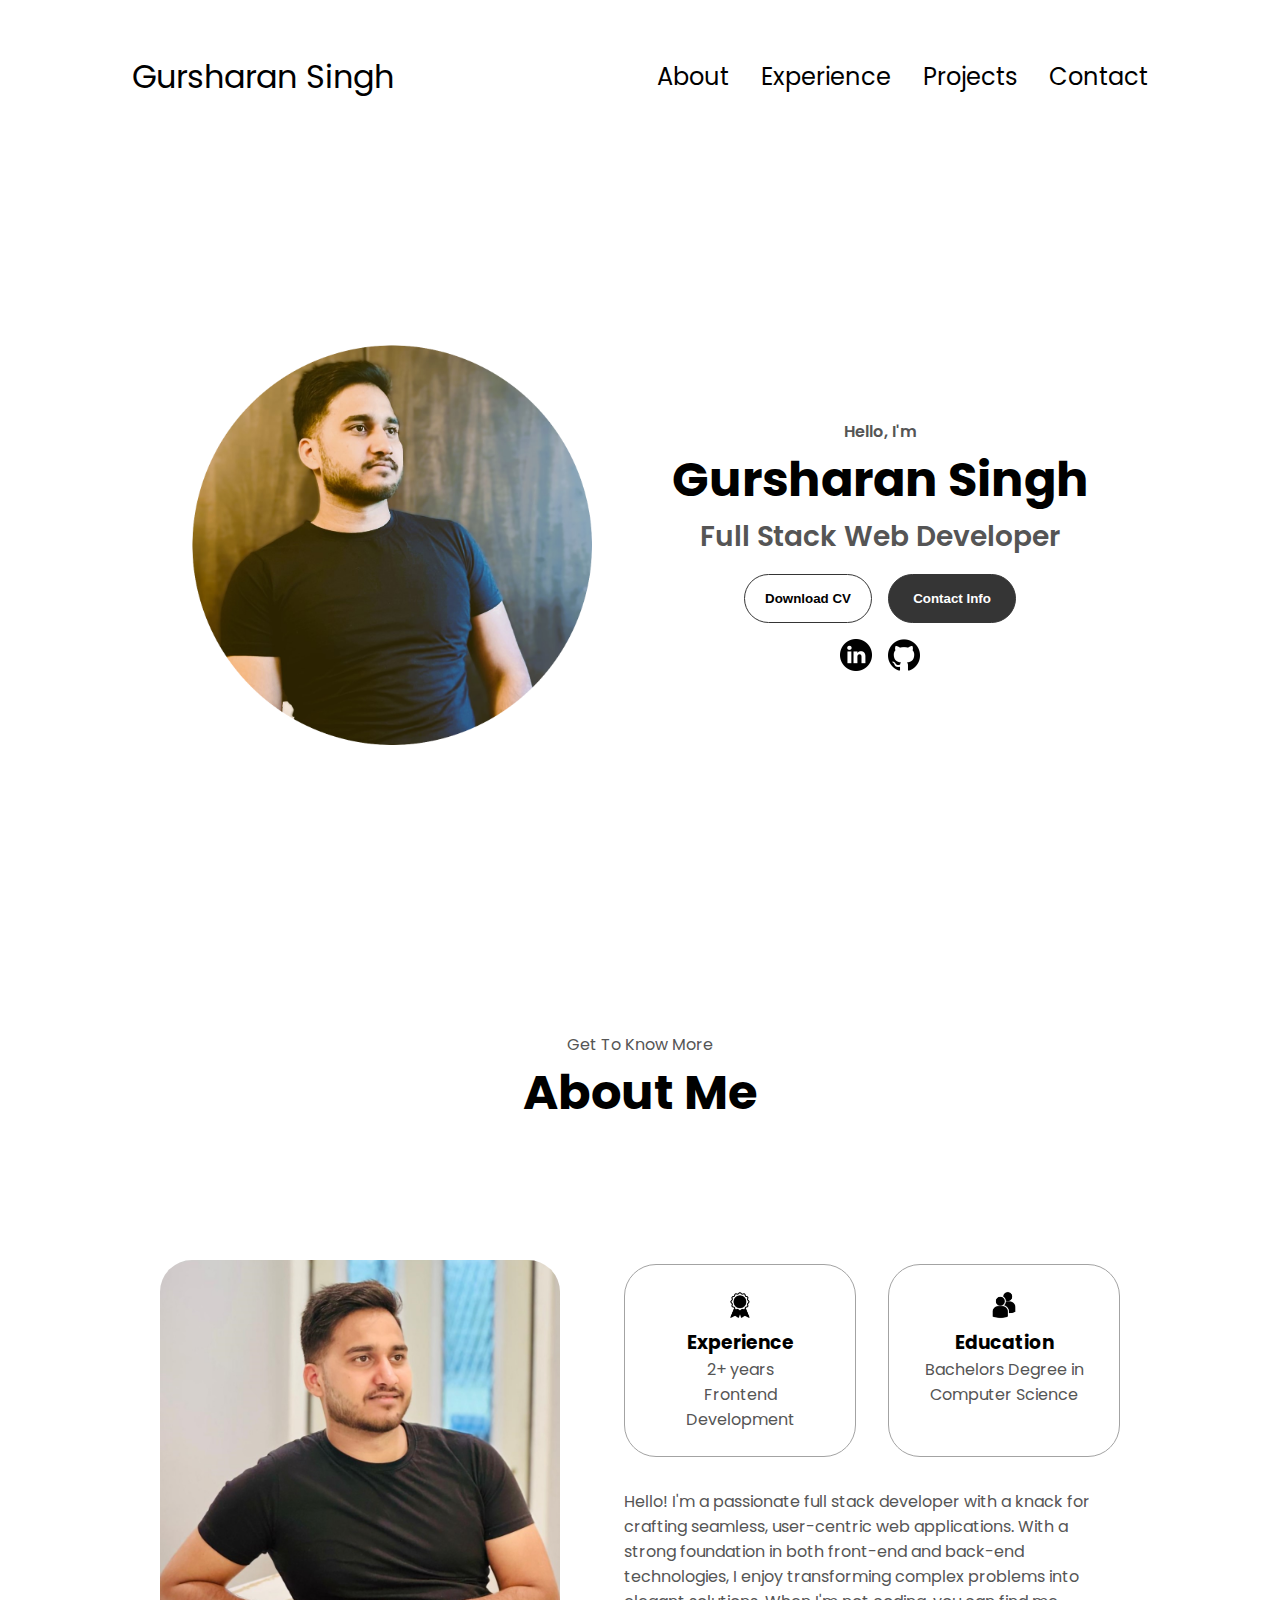
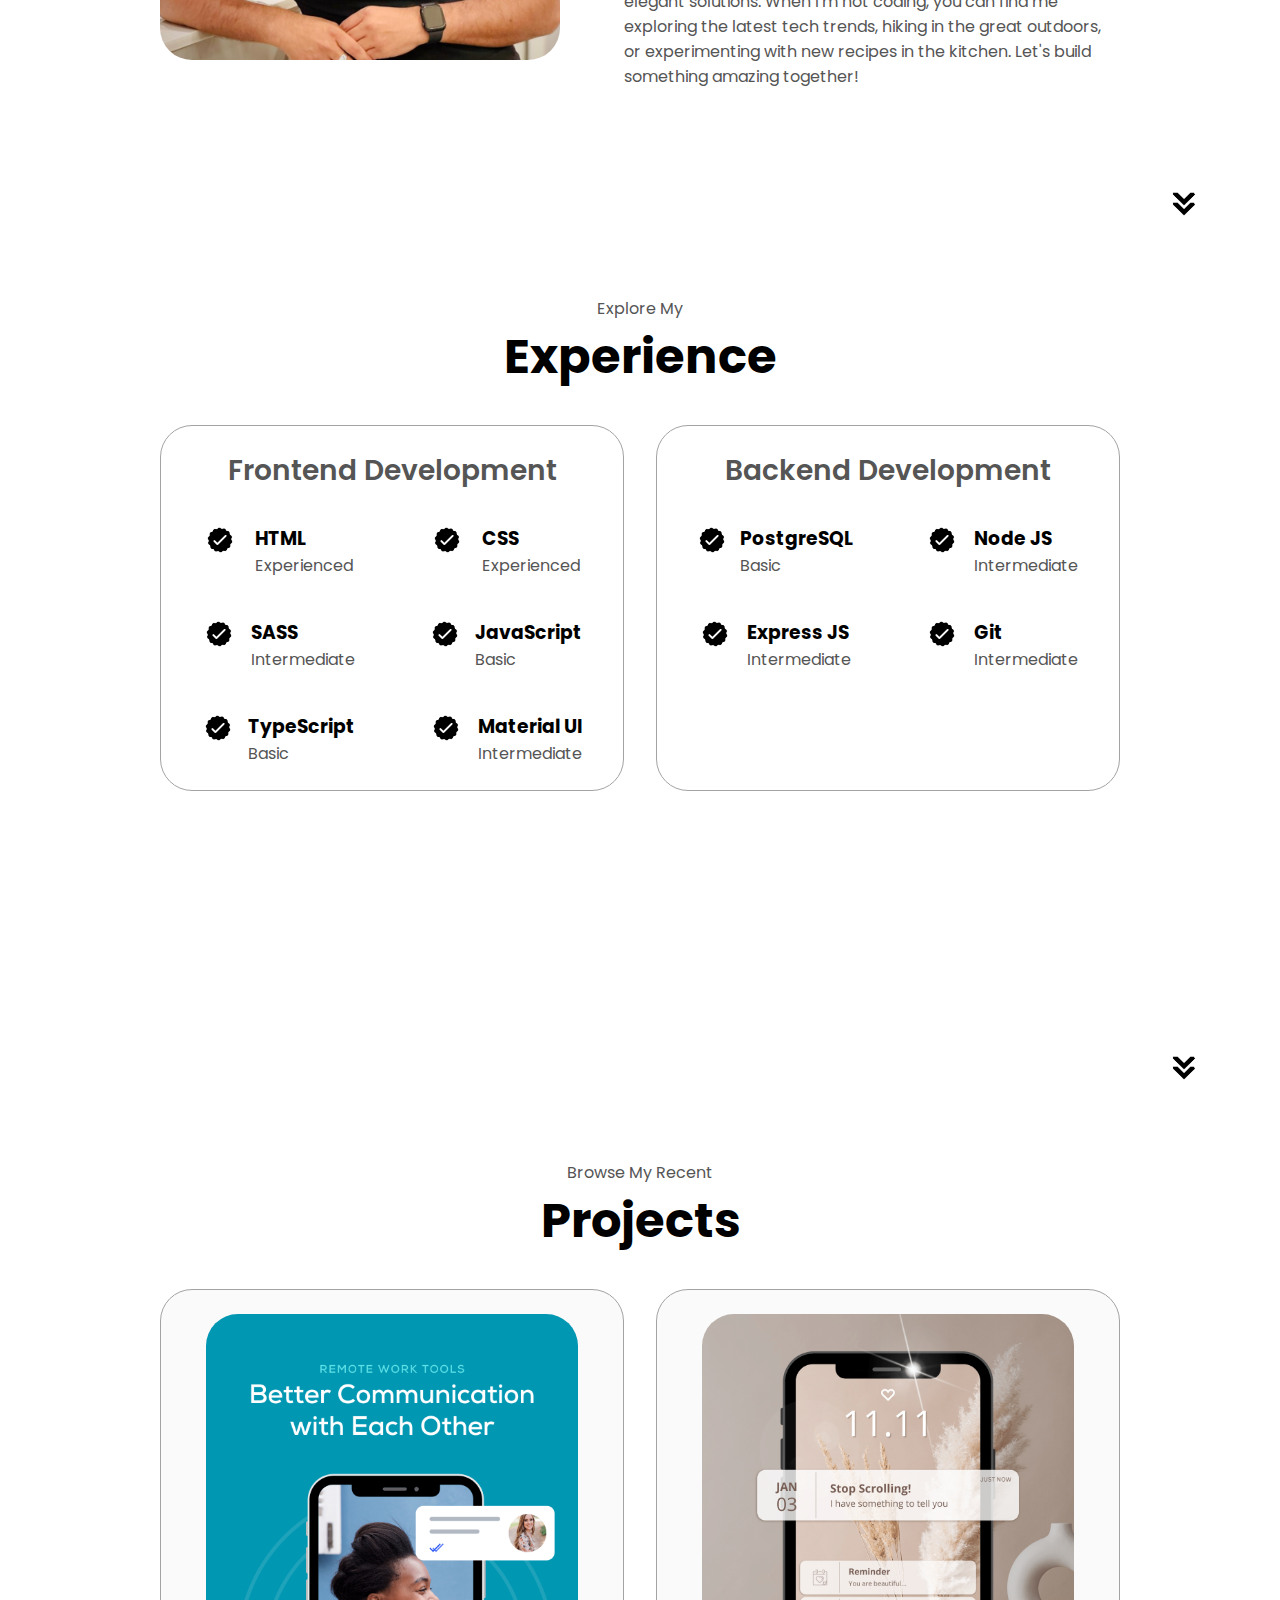
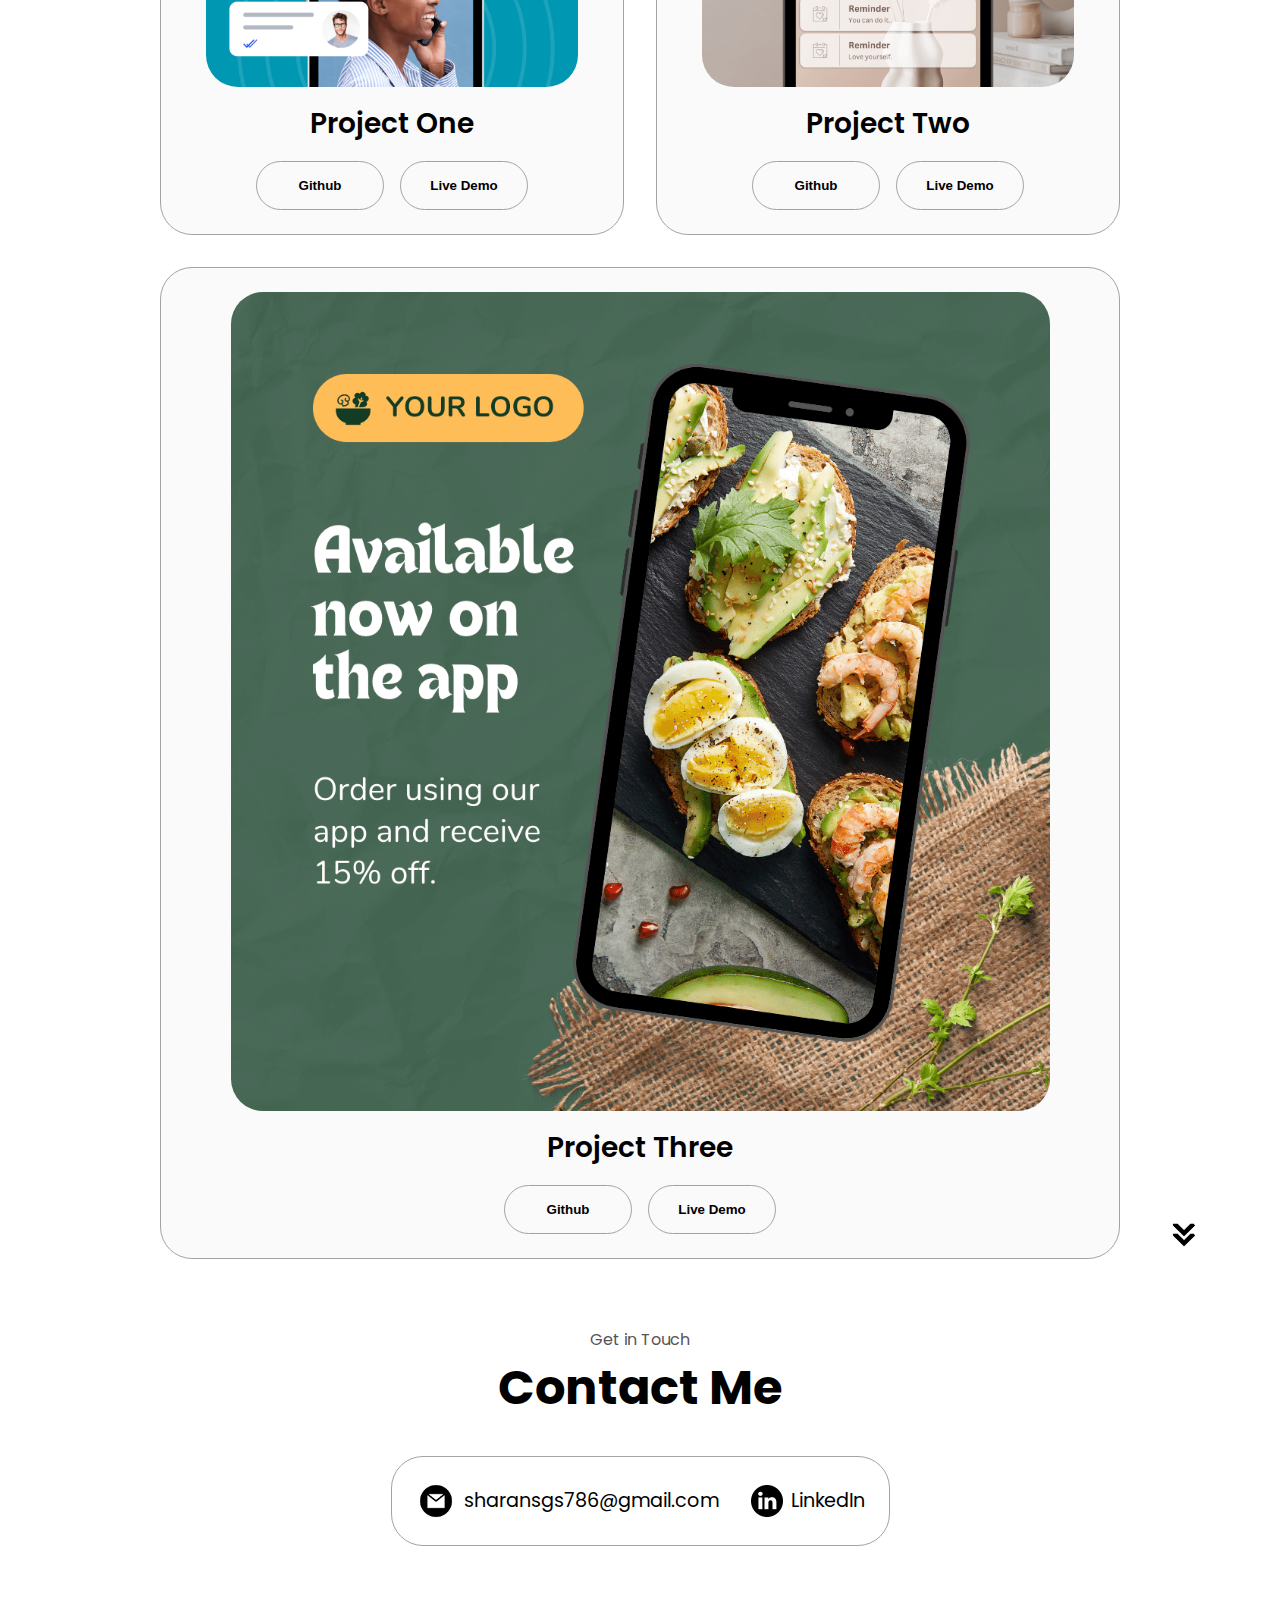
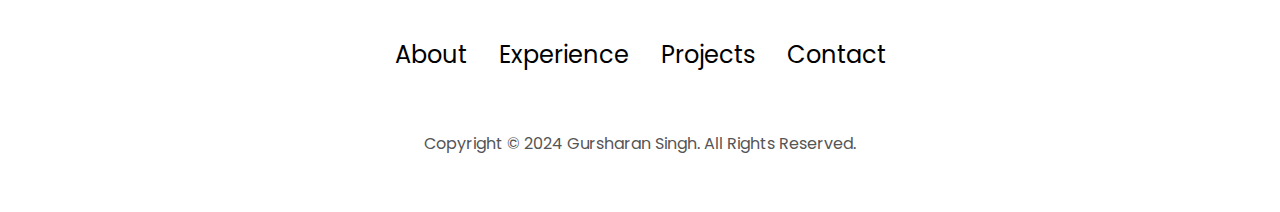
==== index.html @ db467b57 "index.html" ====
<!-- 
    Welcome to the source code of this webpage!
    I am glad you are interested in the working of this code.
    If you have any questions, feel free to reach out.
    Happy coding! 😊
-->

<!DOCTYPE html>
<html lang="en">
  <head>
    <meta charset="UTF-8" />
    <meta http-equiv="X-UA-Compatible" content="IE=edge" />
    <meta name="viewport" content="width=device-width, initial-scale=1.0" />
    <title>My Portfolio</title>
    <link rel="stylesheet" href="style.css" />
    <link rel="stylesheet" href="mediaqueries.css" />
  </head>
  <body>
    <nav id="desktop-nav">
      <div class="logo">Gursharan Singh</div>
      <div>
        <ul class="nav-links">
          <li><a href="#about">About</a></li>
          <li><a href="#experience">Experience</a></li>
          <li><a href="#projects">Projects</a></li>
          <li><a href="#contact">Contact</a></li>
        </ul>
      </div>
    </nav>
    <nav id="hamburger-nav">
      <div class="logo">Gursharan Singh</div>
      <div class="hamburger-menu">
        <div class="hamburger-icon" onclick="toggleMenu()">
          <span></span>
          <span></span>
          <span></span>
        </div>
        <div class="menu-links">
          <li><a href="#about" onclick="toggleMenu()">About</a></li>
          <li><a href="#experience" onclick="toggleMenu()">Experience</a></li>
          <li><a href="#projects" onclick="toggleMenu()">Projects</a></li>
          <li><a href="#contact" onclick="toggleMenu()">Contact</a></li>
        </div>
      </div>
    </nav>
    <section id="profile">
      <div class="section__pic-container">
        <img class="profile-pic" src="./assets/profile-pic.png" alt="Gursharan's profile picture" />
      </div>
      <div class="section__text">
        <p class="section__text__p1">Hello, I'm</p>
        <h1 class="title">Gursharan Singh</h1>
        <p class="section__text__p2">Full Stack Web Developer</p>
        <div class="btn-container">
          <button
            class="btn btn-color-2"
            onclick="window.open('./assets/resume.pdf')"
          >
            Download CV
          </button>
          <button class="btn btn-color-1" onclick="location.href='#contact'">
            Contact Info
          </button>
        </div>
        <div id="socials-container">
          <img
            src="./assets/linkedin.png"
            alt="My LinkedIn profile"
            class="icon"
            onclick="location.href='https://linkedin.com/in/gsinghsgs'"
          />
          <img
            src="./assets/github.png"
            alt="My Github profile"
            class="icon"
            onclick="location.href='https://github.com/sharansgs786'"
          />
        </div>
      </div>
    </section>
    <section id="about">
      <p class="section__text__p1">Get To Know More</p>
      <h1 class="title">About Me</h1>
      <div class="section-container">
        <div class="section__pic-container">
          <img
            src="./assets/about-pic.jpeg"
            alt="Profile picture"
            class="about-pic"
          />
        </div>
        <div class="about-details-container">
          <div class="about-containers">
            <div class="details-container">
              <img
                src="./assets/experience.png"
                alt="Experience icon"
                class="icon"
              />
              <h3>Experience</h3>
              <p>2+ years <br />Frontend Development</p>
            </div>
            <div class="details-container">
              <img
                src="./assets/education.png"
                alt="Education icon"
                class="icon"
              />
              <h3>Education</h3>
              <p>Bachelors Degree in Computer Science</p>
            </div>
          </div>
          <div class="text-container">
            <p>
              Hello! I'm a passionate full stack developer with a knack for crafting seamless, user-centric web applications. With a strong foundation in both front-end and back-end technologies, I enjoy transforming complex problems into elegant solutions. When I'm not coding, you can find me exploring the latest tech trends, hiking in the great outdoors, or experimenting with new recipes in the kitchen. Let's build something amazing together!
            </p>
          </div>
        </div>
      </div>
      <img
        src="./assets/arrow.png"
        alt="Arrow icon"
        class="icon arrow"
        onclick="location.href='#experience'"
      />
    </section>
    <section id="experience">
      <p class="section__text__p1">Explore My</p>
      <h1 class="title">Experience</h1>
      <div class="experience-details-container">
        <div class="about-containers">
          <div class="details-container">
            <h2 class="experience-sub-title">Frontend Development</h2>
            <div class="article-container">
              <article>
                <img
                  src="./assets/checkmark.png"
                  alt="Experience icon"
                  class="icon"
                />
                <div>
                  <h3>HTML</h3>
                  <p>Experienced</p>
                </div>
              </article>
              <article>
                <img
                  src="./assets/checkmark.png"
                  alt="Experience icon"
                  class="icon"
                />
                <div>
                  <h3>CSS</h3>
                  <p>Experienced</p>
                </div>
              </article>
              <article>
                <img
                  src="./assets/checkmark.png"
                  alt="Experience icon"
                  class="icon"
                />
                <div>
                  <h3>SASS</h3>
                  <p>Intermediate</p>
                </div>
              </article>
              <article>
                <img
                  src="./assets/checkmark.png"
                  alt="Experience icon"
                  class="icon"
                />
                <div>
                  <h3>JavaScript</h3>
                  <p>Basic</p>
                </div>
              </article>
              <article>
                <img
                  src="./assets/checkmark.png"
                  alt="Experience icon"
                  class="icon"
                />
                <div>
                  <h3>TypeScript</h3>
                  <p>Basic</p>
                </div>
              </article>
              <article>
                <img
                  src="./assets/checkmark.png"
                  alt="Experience icon"
                  class="icon"
                />
                <div>
                  <h3>Material UI</h3>
                  <p>Intermediate</p>
                </div>
              </article>
            </div>
          </div>
          <div class="details-container">
            <h2 class="experience-sub-title">Backend Development</h2>
            <div class="article-container">
              <article>
                <img
                  src="./assets/checkmark.png"
                  alt="Experience icon"
                  class="icon"
                />
                <div>
                  <h3>PostgreSQL</h3>
                  <p>Basic</p>
                </div>
              </article>
              <article>
                <img
                  src="./assets/checkmark.png"
                  alt="Experience icon"
                  class="icon"
                />
                <div>
                  <h3>Node JS</h3>
                  <p>Intermediate</p>
                </div>
              </article>
              <article>
                <img
                  src="./assets/checkmark.png"
                  alt="Experience icon"
                  class="icon"
                />
                <div>
                  <h3>Express JS</h3>
                  <p>Intermediate</p>
                </div>
              </article>
              <article>
                <img
                  src="./assets/checkmark.png"
                  alt="Experience icon"
                  class="icon"
                />
                <div>
                  <h3>Git</h3>
                  <p>Intermediate</p>
                </div>
              </article>
            </div>
          </div>
        </div>
      </div>
      <img
        src="./assets/arrow.png"
        alt="Arrow icon"
        class="icon arrow"
        onclick="location.href='#projects'"
      />
    </section>
    <section id="projects">
      <p class="section__text__p1">Browse My Recent</p>
      <h1 class="title">Projects</h1>
      <div class="experience-details-container">
        <div class="about-containers">
          <div class="details-container color-container">
            <div class="article-container">
              <img
                src="./assets/project-1.png"
                alt="Project 1"
                class="project-img"
              />
            </div>
            <h2 class="experience-sub-title project-title">Project One</h2>
            <div class="btn-container">
              <button
                class="btn btn-color-2 project-btn"
                onclick="location.href='https://github.com/'"
              >
                Github
              </button>
              <button
                class="btn btn-color-2 project-btn"
                onclick="location.href='https://github.com/'"
              >
                Live Demo
              </button>
            </div>
          </div>
          <div class="details-container color-container">
            <div class="article-container">
              <img
                src="./assets/project-2.png"
                alt="Project 2"
                class="project-img"
              />
            </div>
            <h2 class="experience-sub-title project-title">Project Two</h2>
            <div class="btn-container">
              <button
                class="btn btn-color-2 project-btn"
                onclick="location.href='https://github.com/'"
              >
                Github
              </button>
              <button
                class="btn btn-color-2 project-btn"
                onclick="location.href='https://github.com/'"
              >
                Live Demo
              </button>
            </div>
          </div>
          <div class="details-container color-container">
            <div class="article-container">
              <img
                src="./assets/project-3.png"
                alt="Project 3"
                class="project-img"
              />
            </div>
            <h2 class="experience-sub-title project-title">Project Three</h2>
            <div class="btn-container">
              <button
                class="btn btn-color-2 project-btn"
                onclick="location.href='https://github.com/'"
              >
                Github
              </button>
              <button
                class="btn btn-color-2 project-btn"
                onclick="location.href='https://github.com/'"
              >
                Live Demo
              </button>
            </div>
          </div>
        </div>
      </div>
      <img
        src="./assets/arrow.png"
        alt="Arrow icon"
        class="icon arrow"
        onclick="location.href='#contact'"
      />
    </section>
    <section id="contact">
      <p class="section__text__p1">Get in Touch</p>
      <h1 class="title">Contact Me</h1>
      <div class="contact-info-upper-container">
        <div class="contact-info-container">
          <img
            src="./assets/email.png"
            alt="Email icon"
            class="icon contact-icon email-icon"
          />
          <p><a href="mailto:sharansgs786@gmail.com">sharansgs786@gmail.com</a></p>
        </div>
        <div class="contact-info-container">
          <img
            src="./assets/linkedin.png"
            alt="LinkedIn icon"
            class="icon contact-icon"
          />
          <p><a href="https://linkedin.com/in/gsinghsgs">LinkedIn</a></p>
        </div>
      </div>
    </section>
    <footer>
      <nav>
        <div class="nav-links-container">
          <ul class="nav-links">
            <li><a href="#about">About</a></li>
            <li><a href="#experience">Experience</a></li>
            <li><a href="#projects">Projects</a></li>
            <li><a href="#contact">Contact</a></li>
          </ul>
        </div>
      </nav>
      <p>Copyright &#169; 2024 Gursharan Singh. All Rights Reserved.</p>
    </footer>
    <script src="script.js"></script>
  </body>
</html>
---- style.css ----
/* GENERAL */

@import url("https://fonts.googleapis.com/css2?family=Poppins:wght@300;400;500;600&display=swap");

* {
  margin: 0;
  padding: 0;
}

body {
  font-family: "Poppins", sans-serif;
}

html {
  scroll-behavior: smooth;
}

p {
  color: rgb(85, 85, 85);
}

/* TRANSITION */

a,
.btn {
  transition: all 300ms ease;
}

/* DESKTOP NAV */

nav,
.nav-links {
  display: flex;
}

nav {
  justify-content: space-around;
  align-items: center;
  height: 17vh;
}

.nav-links {
  gap: 2rem;
  list-style: none;
  font-size: 1.5rem;
}

a {
  color: black;
  text-decoration: none;
  text-decoration-color: white;
}

a:hover {
  color: grey;
  text-decoration: underline;
  text-underline-offset: 1rem;
  text-decoration-color: rgb(181, 181, 181);
}

.logo {
  font-size: 2rem;
}

.logo:hover {
  cursor: default;
}

/* HAMBURGER MENU */

#hamburger-nav {
  display: none;
}

.hamburger-menu {
  position: relative;
  display: inline-block;
}

.hamburger-icon {
  display: flex;
  flex-direction: column;
  justify-content: space-between;
  height: 24px;
  width: 30px;
  cursor: pointer;
}

.hamburger-icon span {
  width: 100%;
  height: 2px;
  background-color: black;
  transition: all 0.3 ease-in-out;
}

.menu-links {
  position: absolute;
  top: 100%;
  right: 0;
  background-color: white;
  width: fit-content;
  max-height: 0;
  overflow: hidden;
  transition: all 0.3 ease-in-out;
}

.menu-links a {
  display: block;
  padding: 10px;
  text-align: center;
  font-size: 1.5rem;
  color: black;
  text-decoration: none;
  transition: all 0.3 ease-in-out;
}

.menu-links li {
  list-style: none;
}

.menu-links.open {
  max-height: 300px;
}

.hamburger-icon.open span:first-child {
  transform: rotate(45deg) translate(10px, 5px);
}

.hamburger-icon.open span:nth-child(2) {
  opacity: 0;
}

.hamburger-icon.open span:last-child {
  transform: rotate(-45deg) translate(10px, -5px);
}

.hamburger-icon span:first-child {
  transform: none;
}

.hamburger-icon span:first-child {
  opacity: 1;
}

.hamburger-icon span:first-child {
  transform: none;
}

/* SECTIONS */

section {
  padding-top: 4vh;
  height: 96vh;
  margin: 0 10rem;
  box-sizing: border-box;
  min-height: fit-content;
}

.section-container {
  display: flex;
}

/* PROFILE SECTION */

#profile {
  display: flex;
  justify-content: center;
  gap: 5rem;
  height: 80vh;
}

.section__pic-container {
  border-radius: 100%;
  display: flex;
  height: 385px;
  width: 385px;
  margin: auto 0;
}

.section__text {
  align-self: center;
  text-align: center;
}

.section__text p {
  font-weight: 600;
}

.section__text__p1 {
  text-align: center;
}

.section__text__p2 {
  font-size: 1.75rem;
  margin-bottom: 1rem;
}

.title {
  font-size: 3rem;
  text-align: center;
}

#socials-container {
  display: flex;
  justify-content: center;
  margin-top: 1rem;
  gap: 1rem;
}

/* ICONS */

.icon {
  cursor: pointer;
  height: 2rem;
}

/* BUTTONS */

.btn-container {
  display: flex;
  justify-content: center;
  gap: 1rem;
}

.btn {
  font-weight: 600;
  transition: all 300ms ease;
  padding: 1rem;
  width: 8rem;
  border-radius: 2rem;
}

.btn-color-1,
.btn-color-2 {
  border: rgb(53, 53, 53) 0.1rem solid;
}

.btn-color-1:hover,
.btn-color-2:hover {
  cursor: pointer;
}

.btn-color-1,
.btn-color-2:hover {
  background: rgb(53, 53, 53);
  color: white;
}

.btn-color-1:hover {
  background: rgb(0, 0, 0);
}

.btn-color-2 {
  background: none;
}

.btn-color-2:hover {
  border: rgb(255, 255, 255) 0.1rem solid;
}

.btn-container {
  gap: 1rem;
}

/* ABOUT SECTION */

#about {
  position: relative;
}

.about-containers {
  gap: 2rem;
  margin-bottom: 2rem;
  margin-top: 2rem;
}

.about-details-container {
  justify-content: center;
  flex-direction: column;
}

.about-containers,
.about-details-container {
  display: flex;
}

.about-pic {
  border-radius: 2rem;
}

.arrow {
  position: absolute;
  right: -5rem;
  bottom: 2.5rem;
}

.details-container {
  padding: 1.5rem;
  flex: 1;
  background: white;
  border-radius: 2rem;
  border: rgb(53, 53, 53) 0.1rem solid;
  border-color: rgb(163, 163, 163);
  text-align: center;
}

.section-container {
  gap: 4rem;
  height: 80%;
}

.section__pic-container {
  height: 400px;
  width: 400px;
  margin: auto 0;
}

/* EXPERIENCE SECTION */

#experience {
  position: relative;
}

.experience-sub-title {
  color: rgb(85, 85, 85);
  font-weight: 600;
  font-size: 1.75rem;
  margin-bottom: 2rem;
}

.experience-details-container {
  display: flex;
  justify-content: center;
  flex-direction: column;
}

.article-container {
  display: flex;
  text-align: initial;
  flex-wrap: wrap;
  flex-direction: row;
  gap: 2.5rem;
  justify-content: space-around;
}

article {
  display: flex;
  width: 10rem;
  justify-content: space-around;
  gap: 0.5rem;
}

article .icon {
  cursor: default;
}

/* PROJECTS SECTION */

#projects {
  position: relative;
}

.color-container {
  border-color: rgb(163, 163, 163);
  background: rgb(250, 250, 250);
}

.project-img {
  border-radius: 2rem;
  width: 90%;
  height: 90%;
}

.project-title {
  margin: 1rem;
  color: black;
}

.project-btn {
  color: black;
  border-color: rgb(163, 163, 163);
}

/* CONTACT */

#contact {
  display: flex;
  justify-content: center;
  flex-direction: column;
  height: 70vh;
}

.contact-info-upper-container {
  display: flex;
  justify-content: center;
  border-radius: 2rem;
  border: rgb(53, 53, 53) 0.1rem solid;
  border-color: rgb(163, 163, 163);
  background: (250, 250, 250);
  margin: 2rem auto;
  padding: 0.5rem;
}

.contact-info-container {
  display: flex;
  align-items: center;
  justify-content: center;
  gap: 0.5rem;
  margin: 1rem;
}

.contact-info-container p {
  font-size: larger;
}

.contact-icon {
  cursor: default;
}

.email-icon {
  height: 2.5rem;
}

/* FOOTER SECTION */

footer {
  height: 26vh;
  margin: 0 1rem;
}

footer p {
  text-align: center;
}
---- mediaqueries.css ----
@media screen and (max-width: 1400px) {
  #profile {
    height: 83vh;
    margin-bottom: 6rem;
  }
  .about-containers {
    flex-wrap: wrap;
  }
  #contact,
  #projects {
    height: fit-content;
  }
}

@media screen and (max-width: 1200px) {
  #desktop-nav {
    display: none;
  }
  #hamburger-nav {
    display: flex;
  }
  #experience,
  .experience-details-container {
    margin-top: 2rem;
  }
  #profile,
  .section-container {
    display: block;
  }
  .arrow {
    display: none;
  }
  section,
  .section-container {
    height: fit-content;
  }
  section {
    margin: 0 5%;
  }
  .section__pic-container {
    width: 275px;
    height: 275px;
    margin: 0 auto 2rem;
  }
  .about-containers {
    margin-top: 0;
  }
}

@media screen and (max-width: 600px) {
  #contact,
  footer {
    height: 40vh;
  }
  #profile {
    height: 83vh;
    margin-bottom: 0;
  }
  article {
    font-size: 1rem;
  }
  footer nav {
    height: fit-content;
    margin-bottom: 2rem;
  }
  .about-containers,
  .contact-info-upper-container,
  .btn-container {
    flex-wrap: wrap;
  }
  .contact-info-container {
    margin: 0;
  }
  .contact-info-container p,
  .nav-links li a {
    font-size: 1rem;
  }
  .experience-sub-title {
    font-size: 1.25rem;
  }
  .logo {
    font-size: 1.5rem;
  }
  .nav-links {
    flex-direction: column;
    gap: 0.5rem;
    text-align: center;
  }
  .section__pic-container {
    width: auto;
    height: 46vw;
    justify-content: center;
  }
  .section__text__p2 {
    font-size: 1.25rem;
  }
  .title {
    font-size: 2rem;
  }
  .text-container {
    text-align: justify;
  }
}
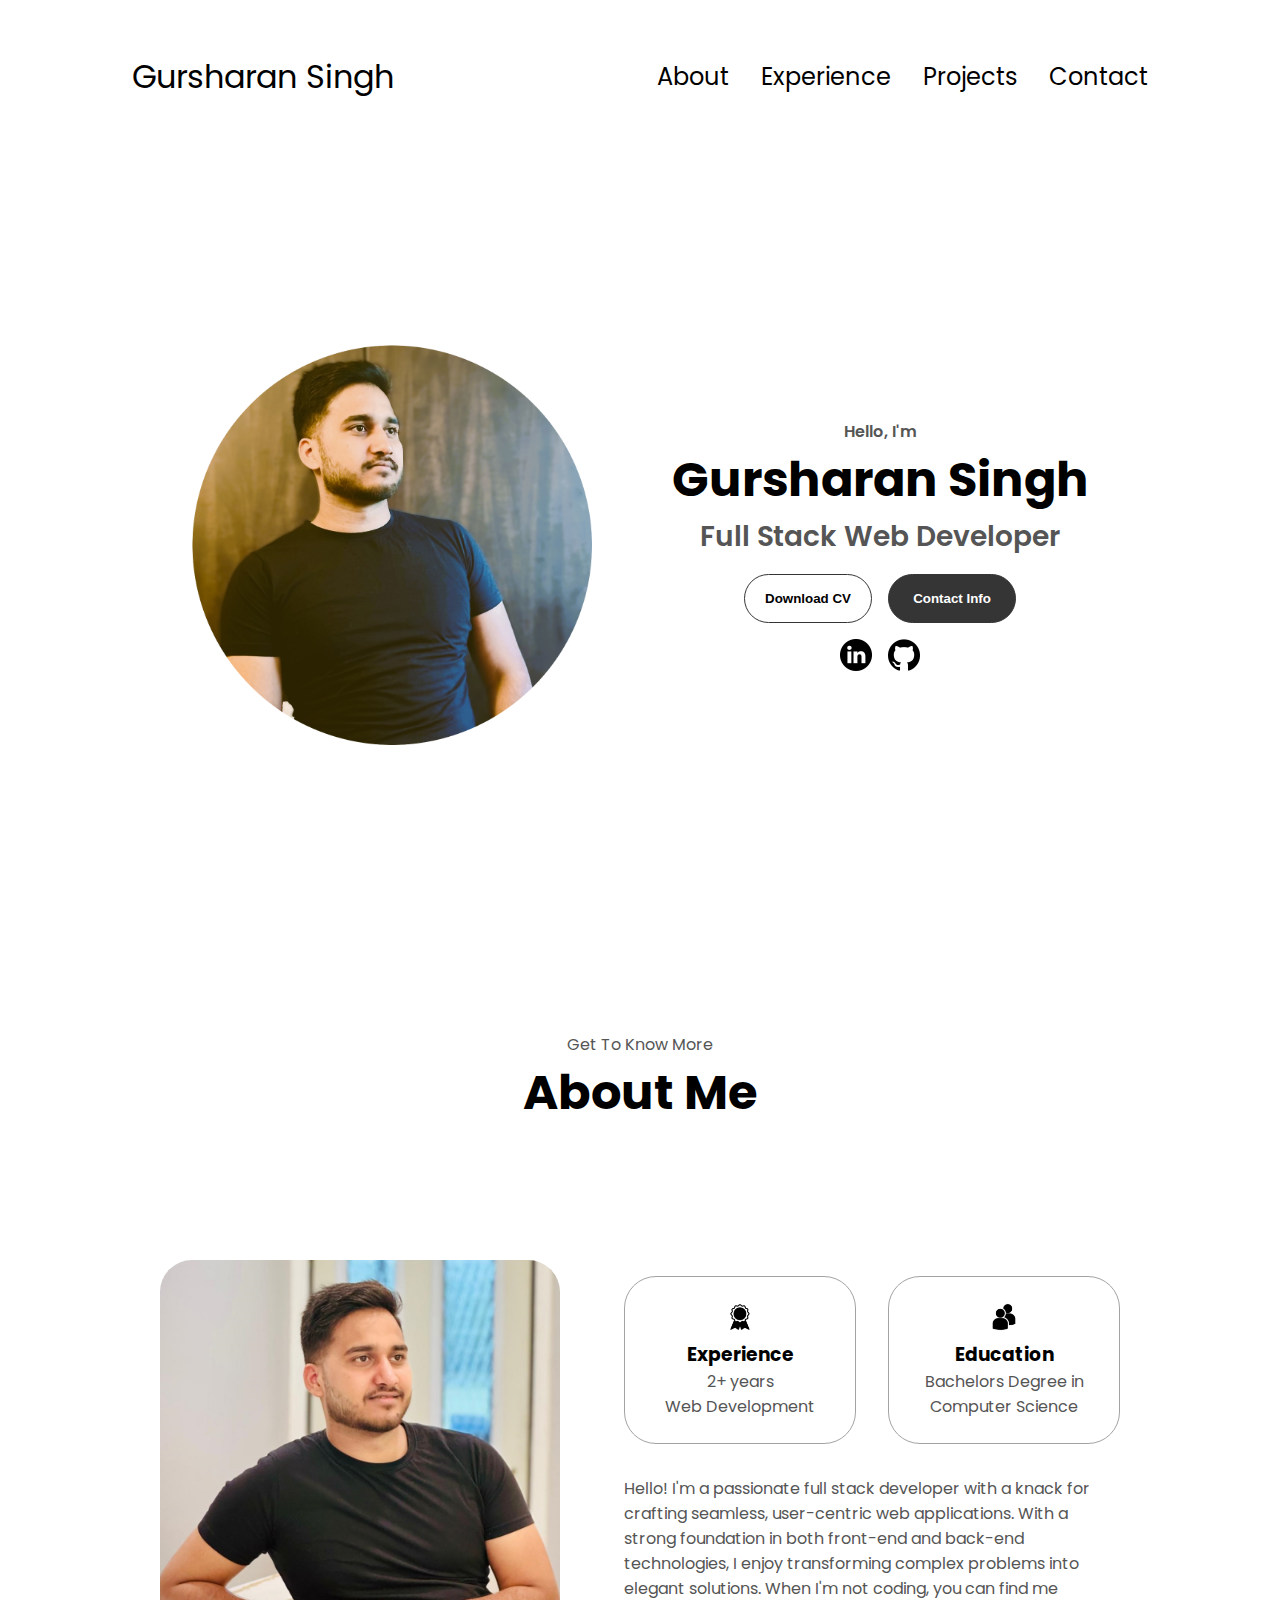
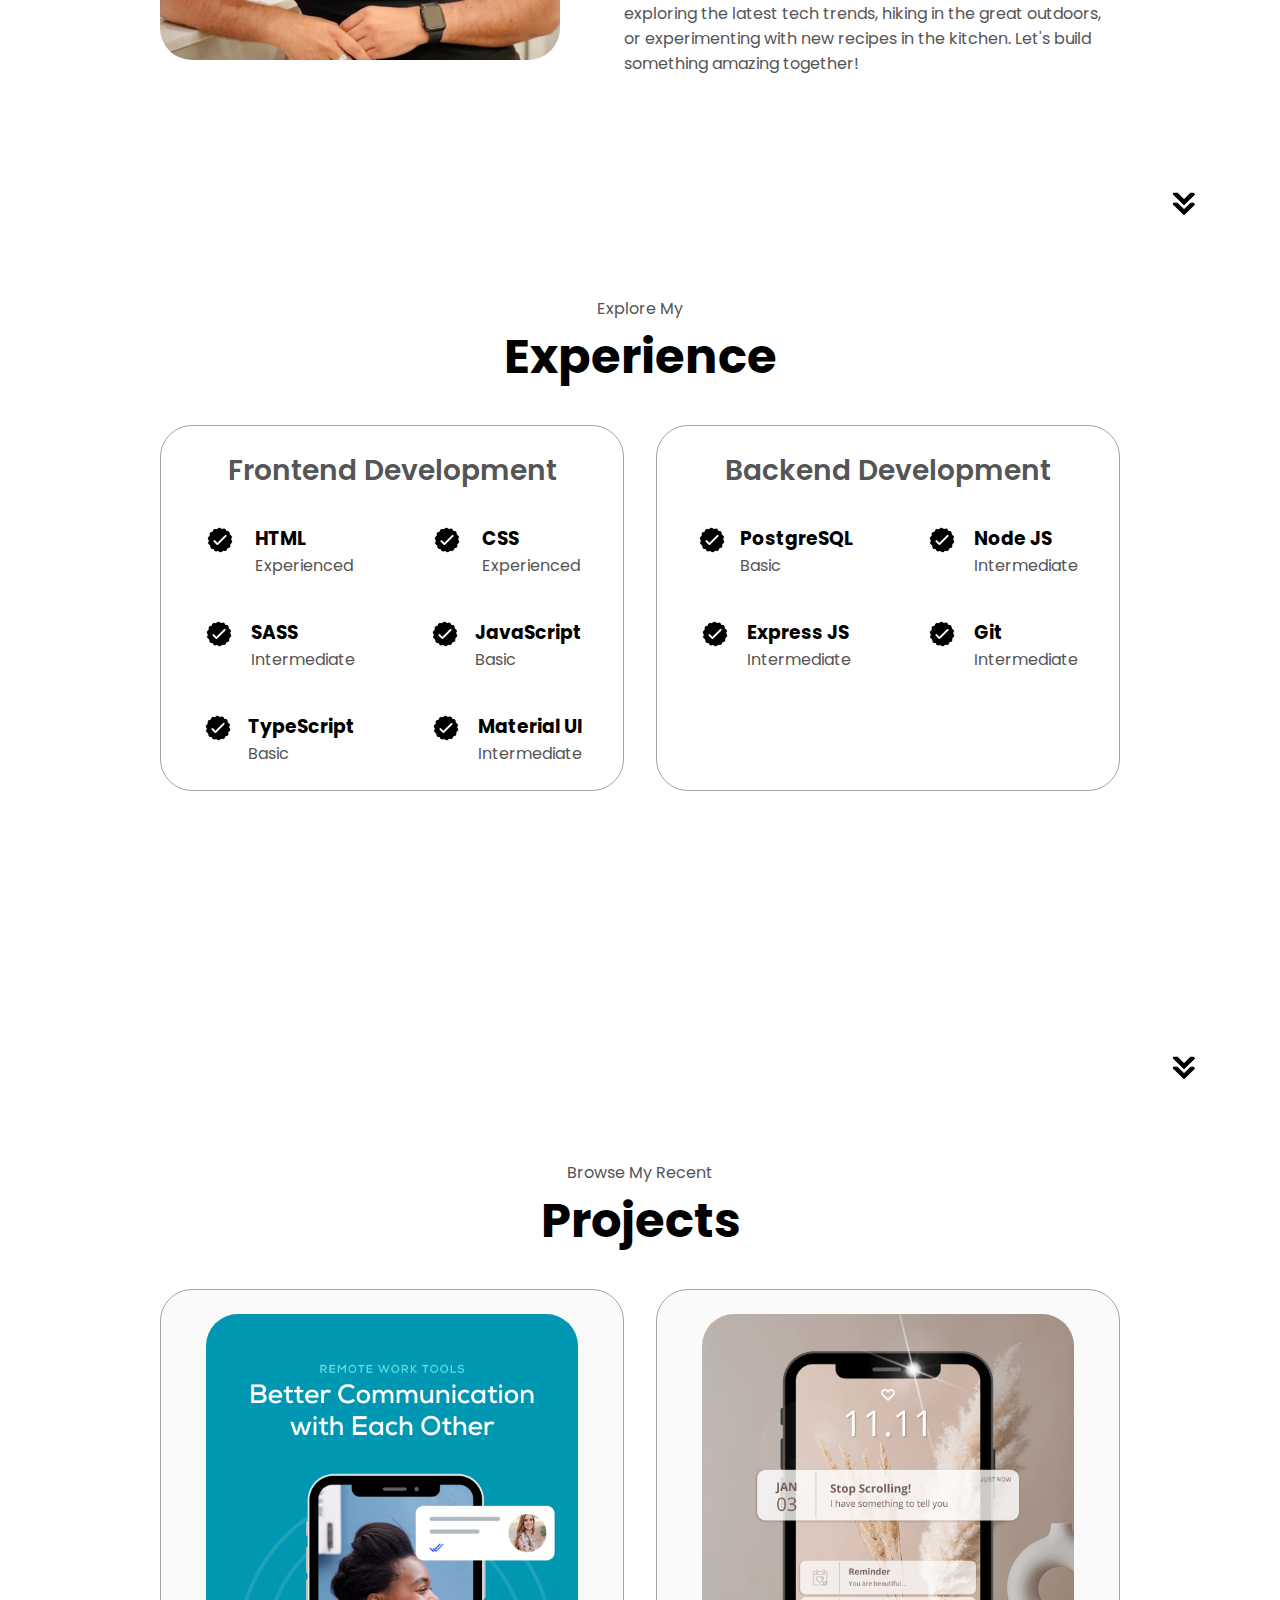
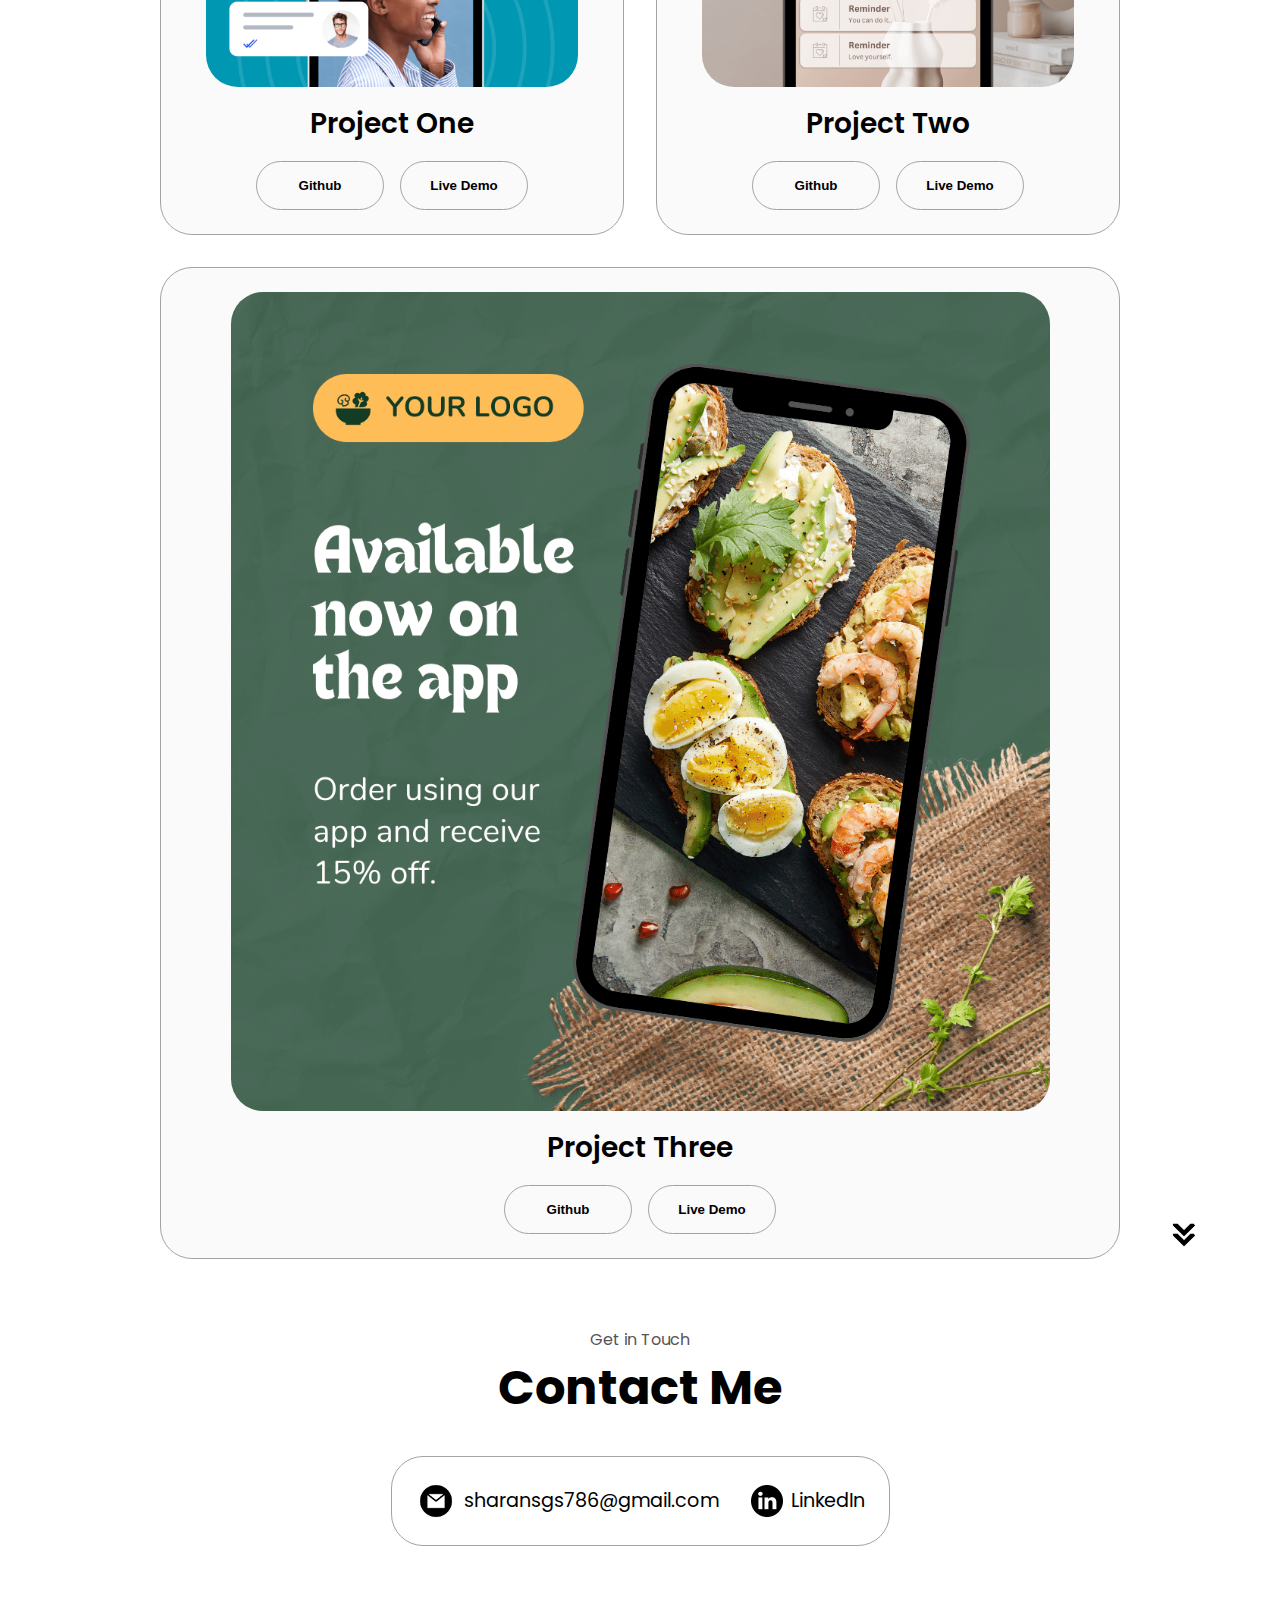
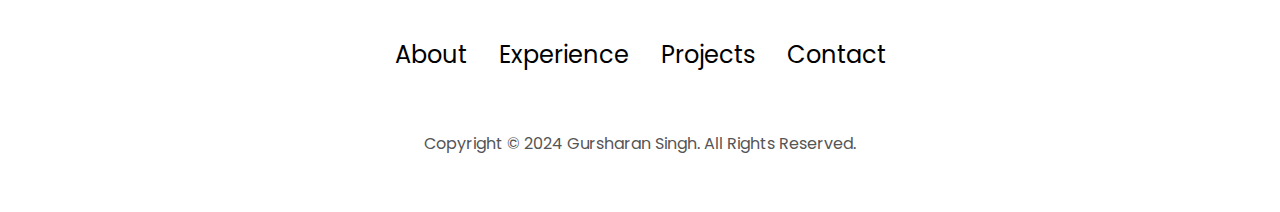
==== commit 370f2c8a: "index.html" ====
--- a/index.html
+++ b/index.html
@@ -98,7 +98,7 @@
                 class="icon"
               />
               <h3>Experience</h3>
-              <p>2+ years <br />Frontend Development</p>
+              <p>2+ years <br />Web Development</p>
             </div>
             <div class="details-container">
               <img
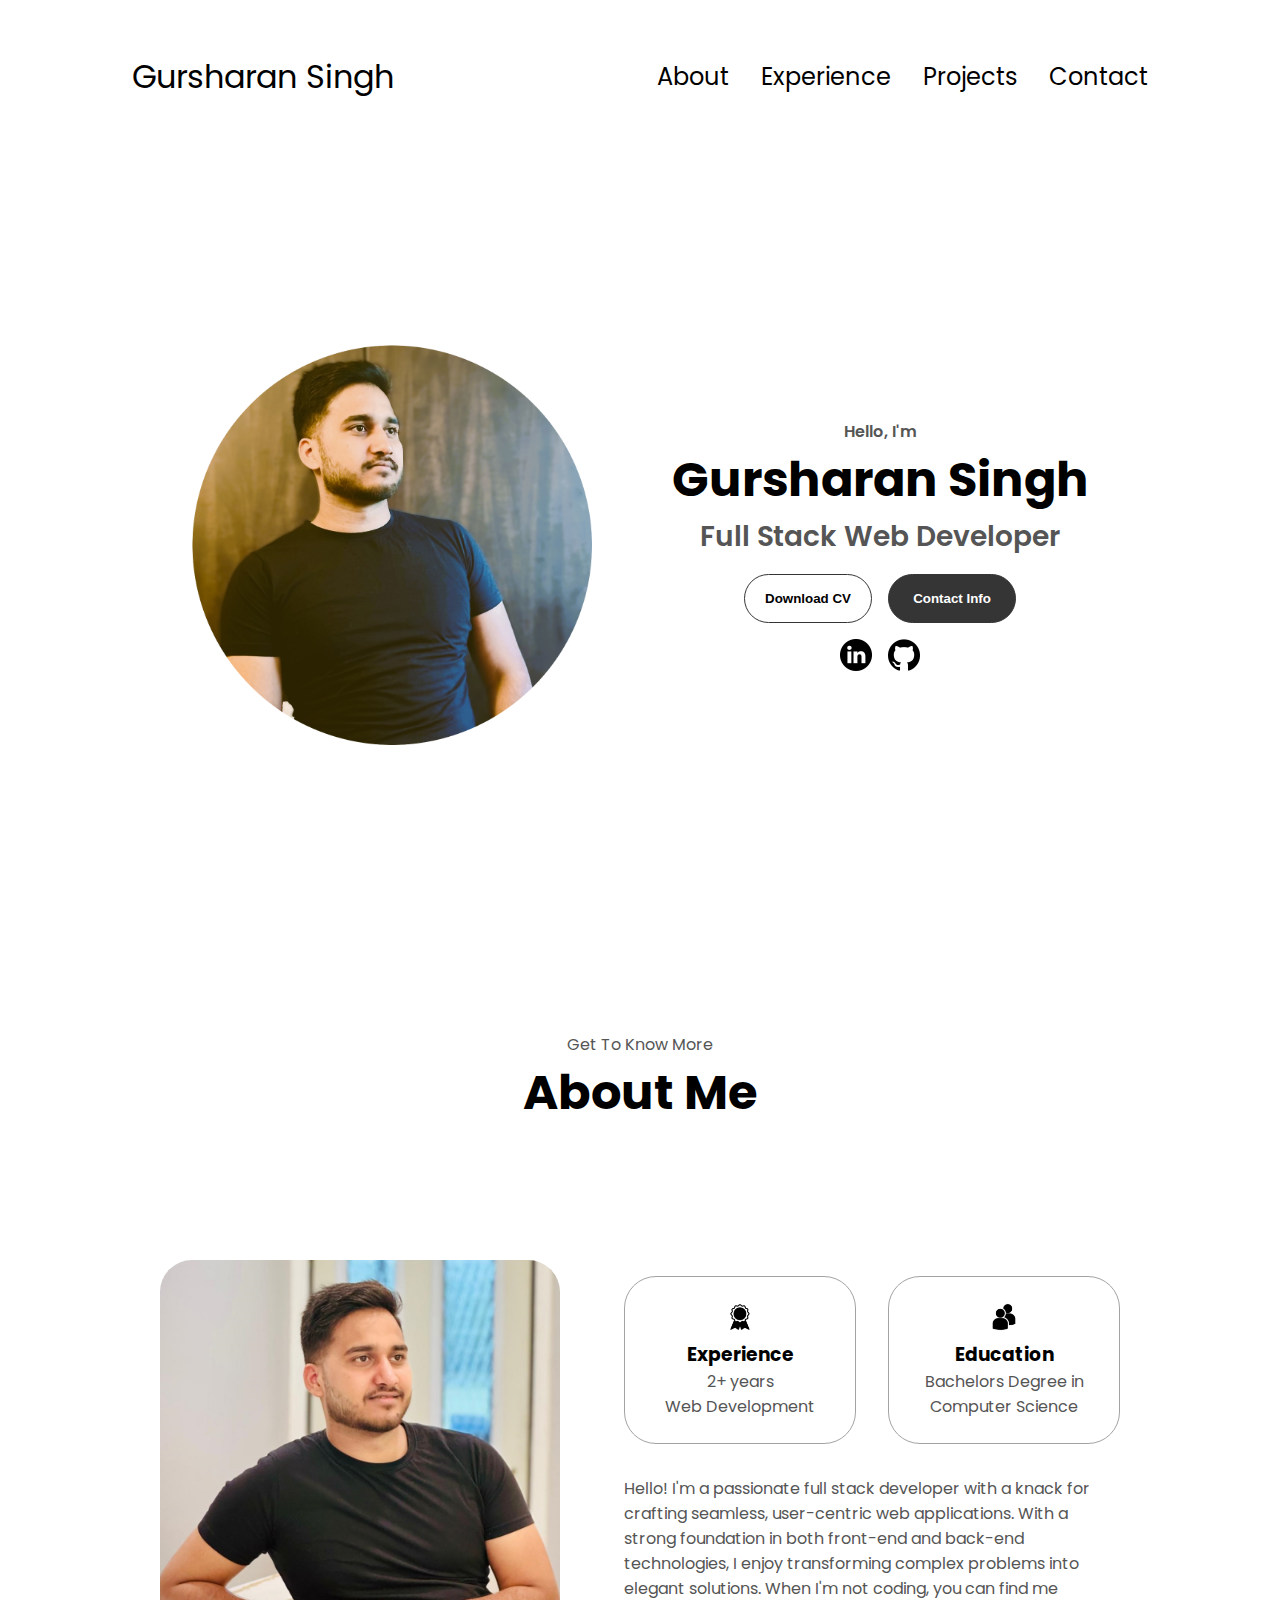
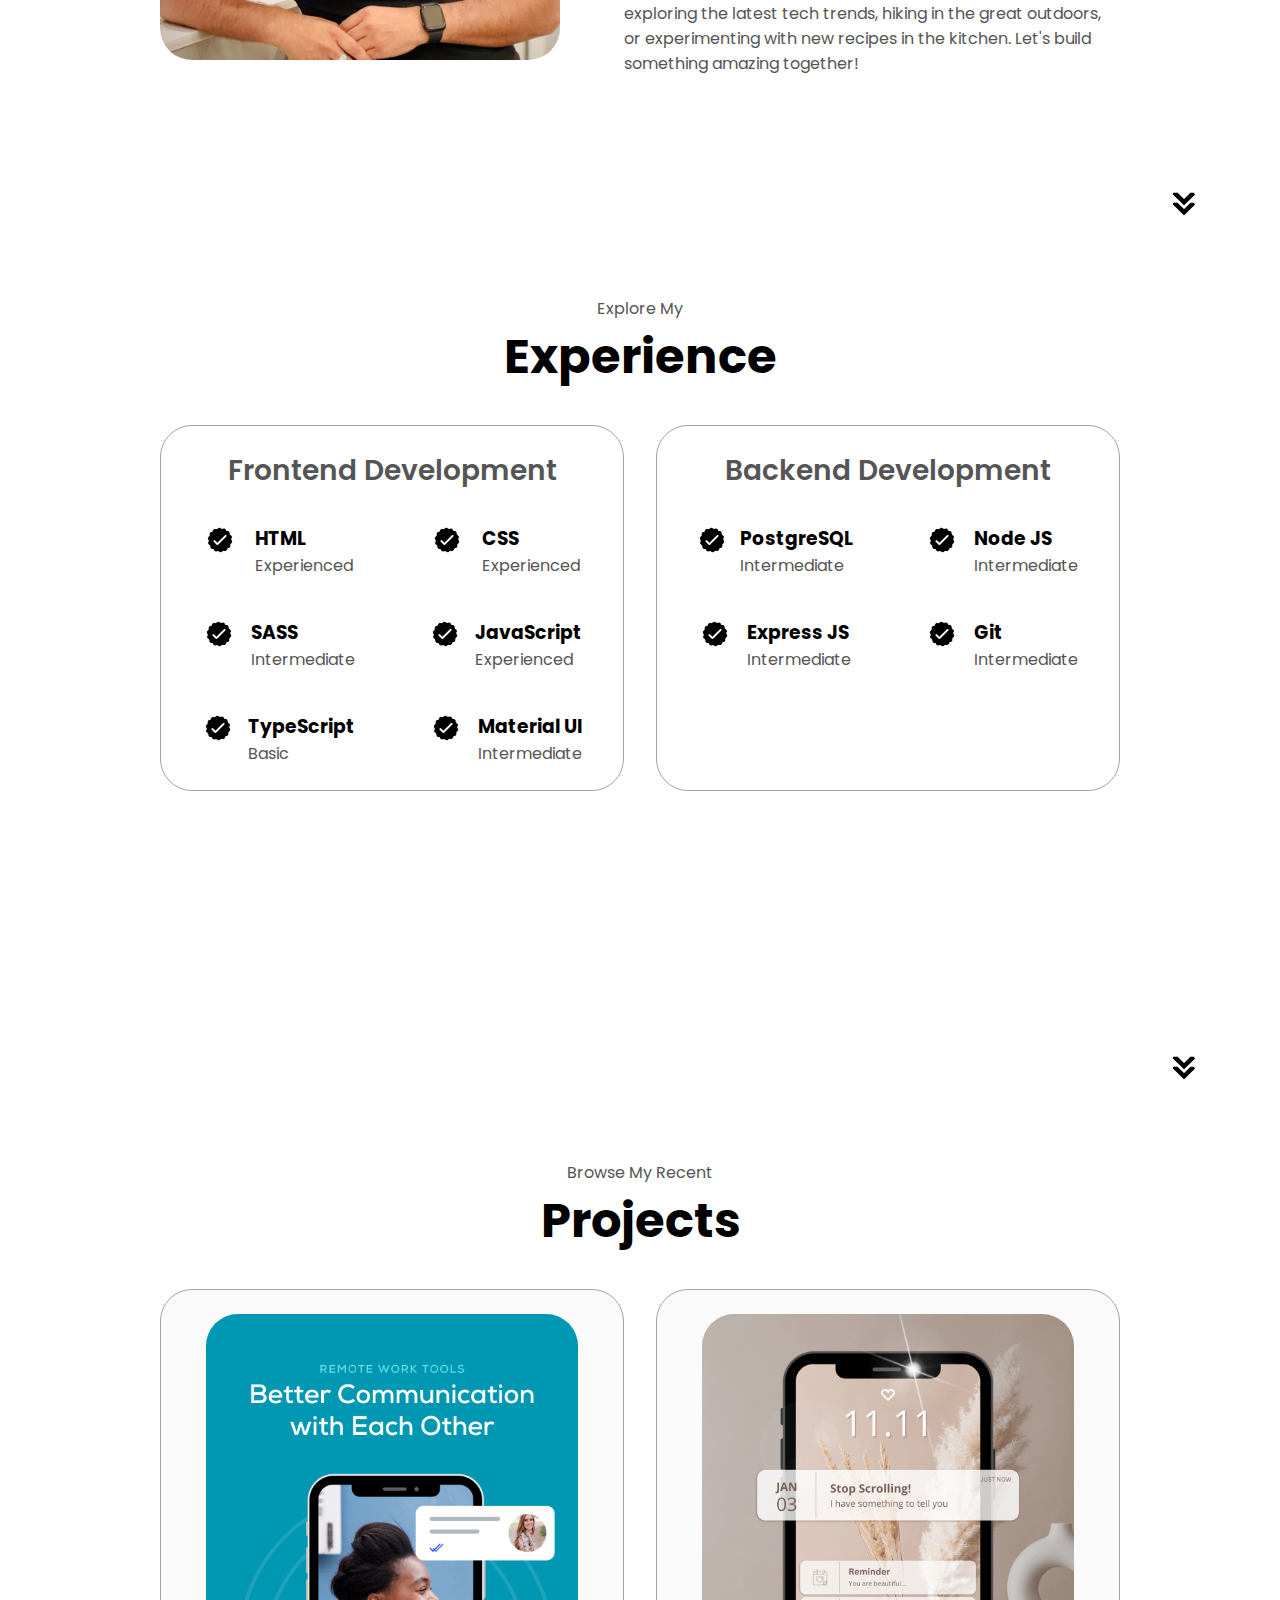
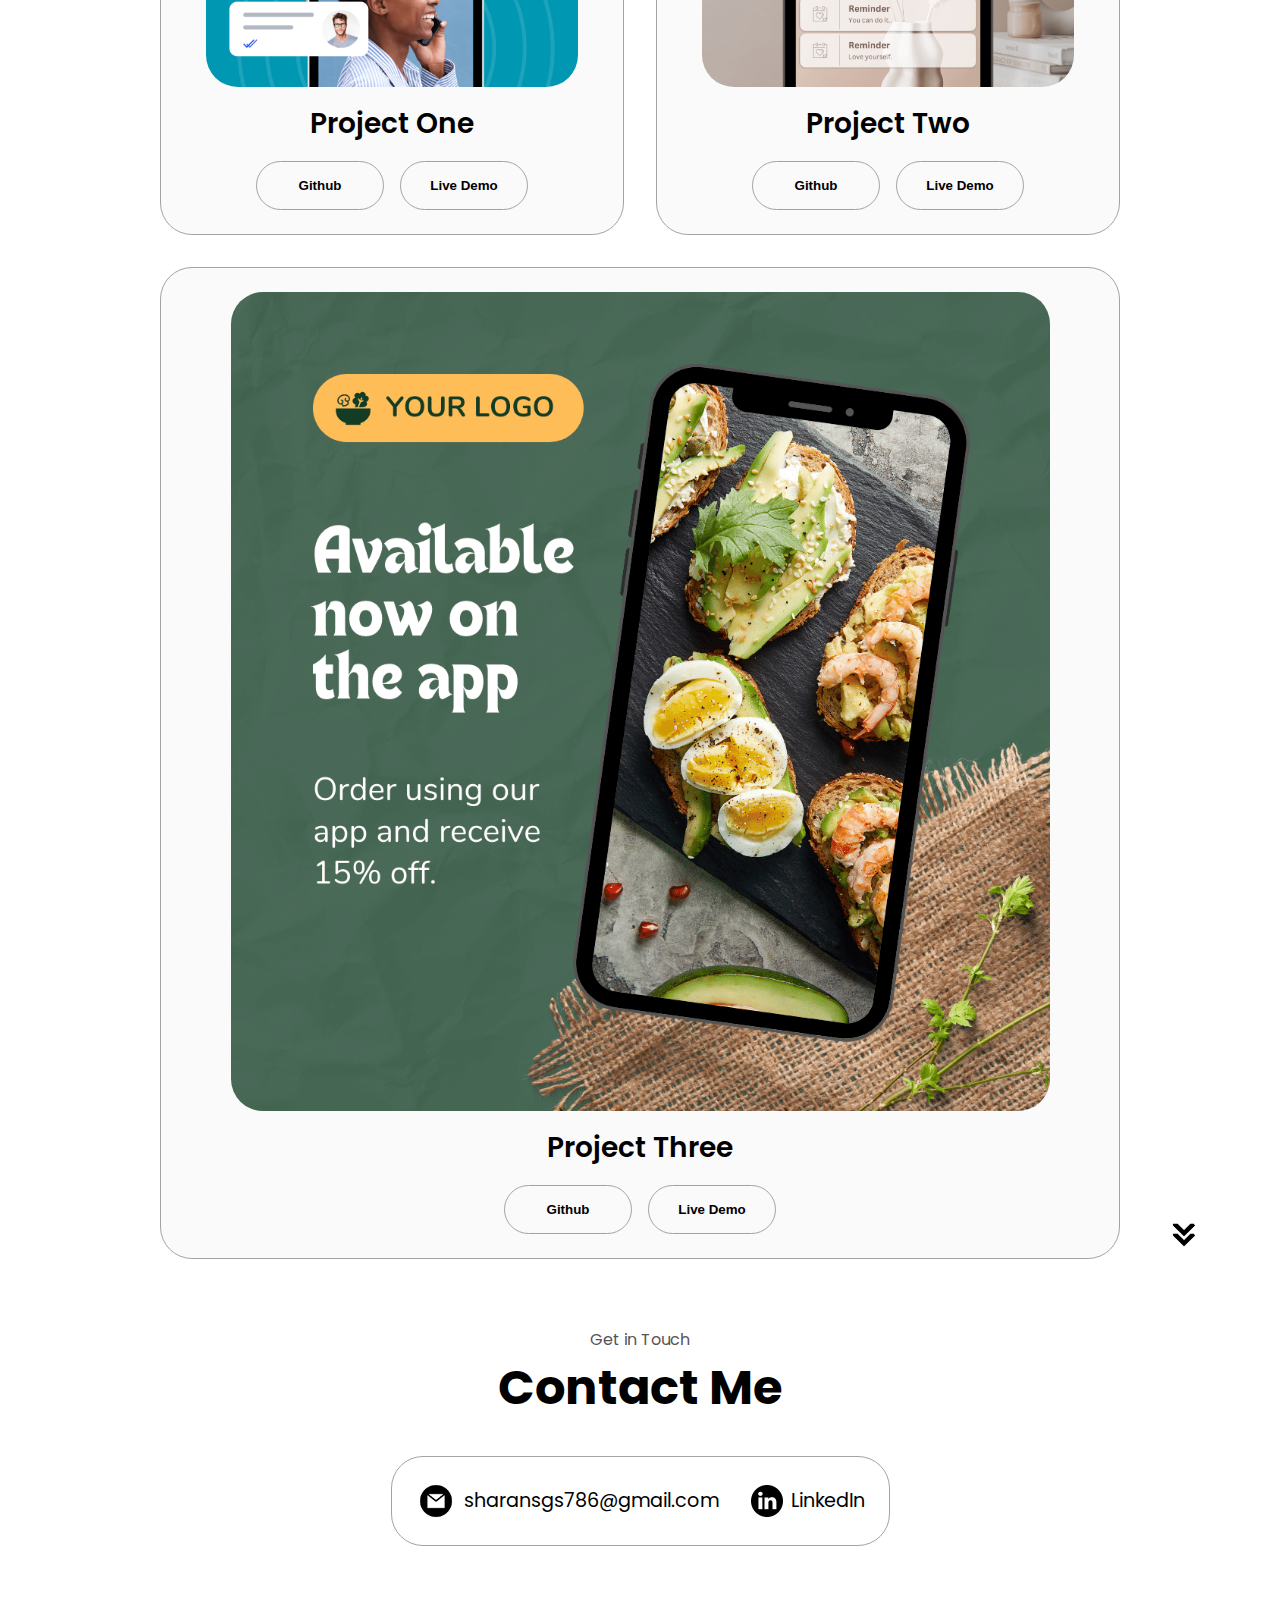
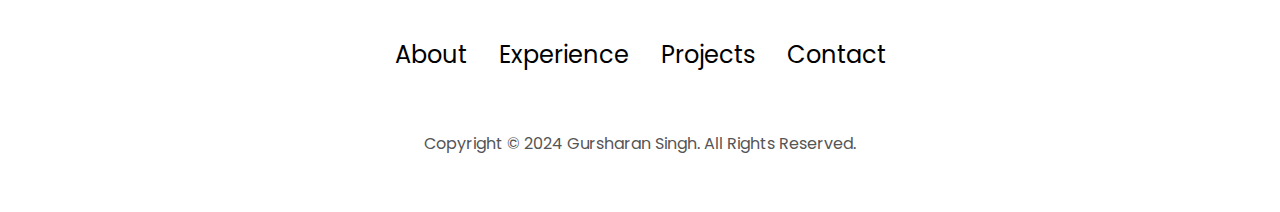
==== commit d33147a5: "index.html" ====
--- a/index.html
+++ b/index.html
@@ -173,7 +173,7 @@
                 />
                 <div>
                   <h3>JavaScript</h3>
-                  <p>Basic</p>
+                  <p>Experienced</p>
                 </div>
               </article>
               <article>
@@ -211,7 +211,7 @@
                 />
                 <div>
                   <h3>PostgreSQL</h3>
-                  <p>Basic</p>
+                  <p>Intermediate</p>
                 </div>
               </article>
               <article>
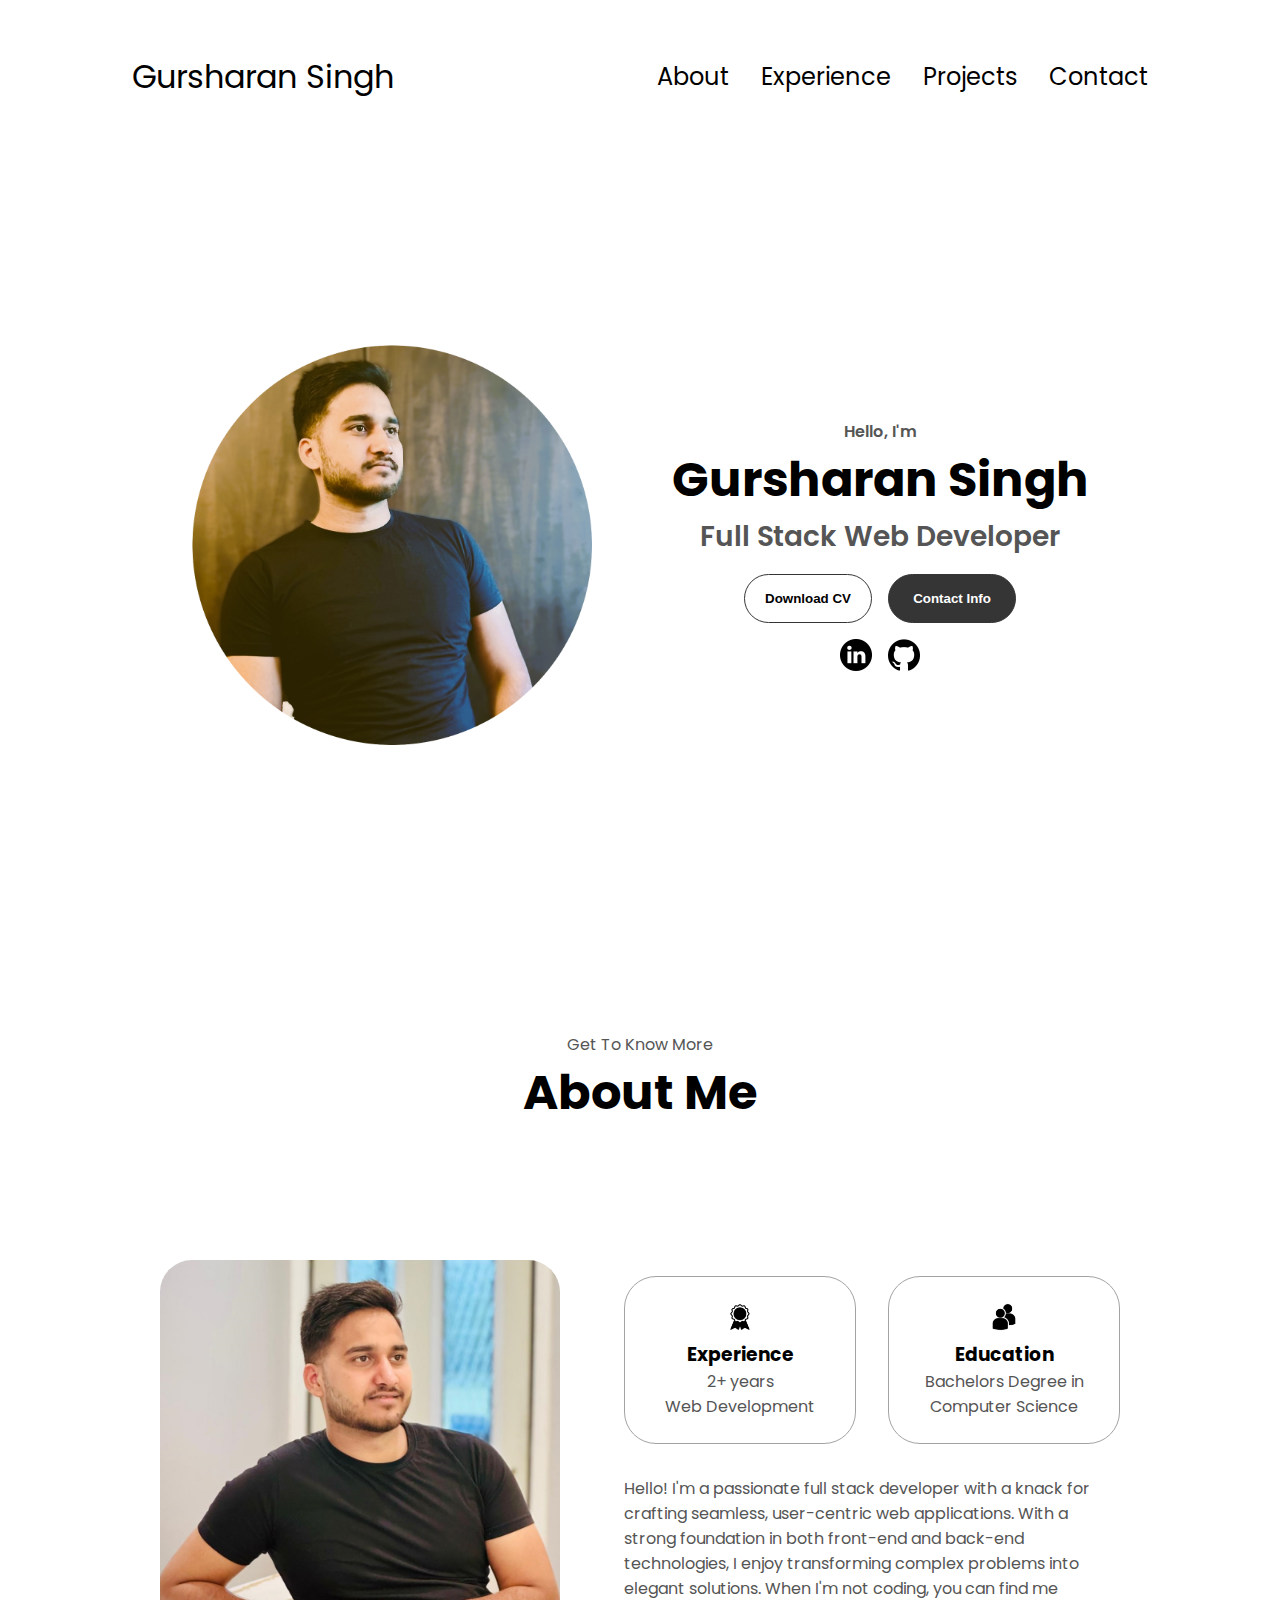
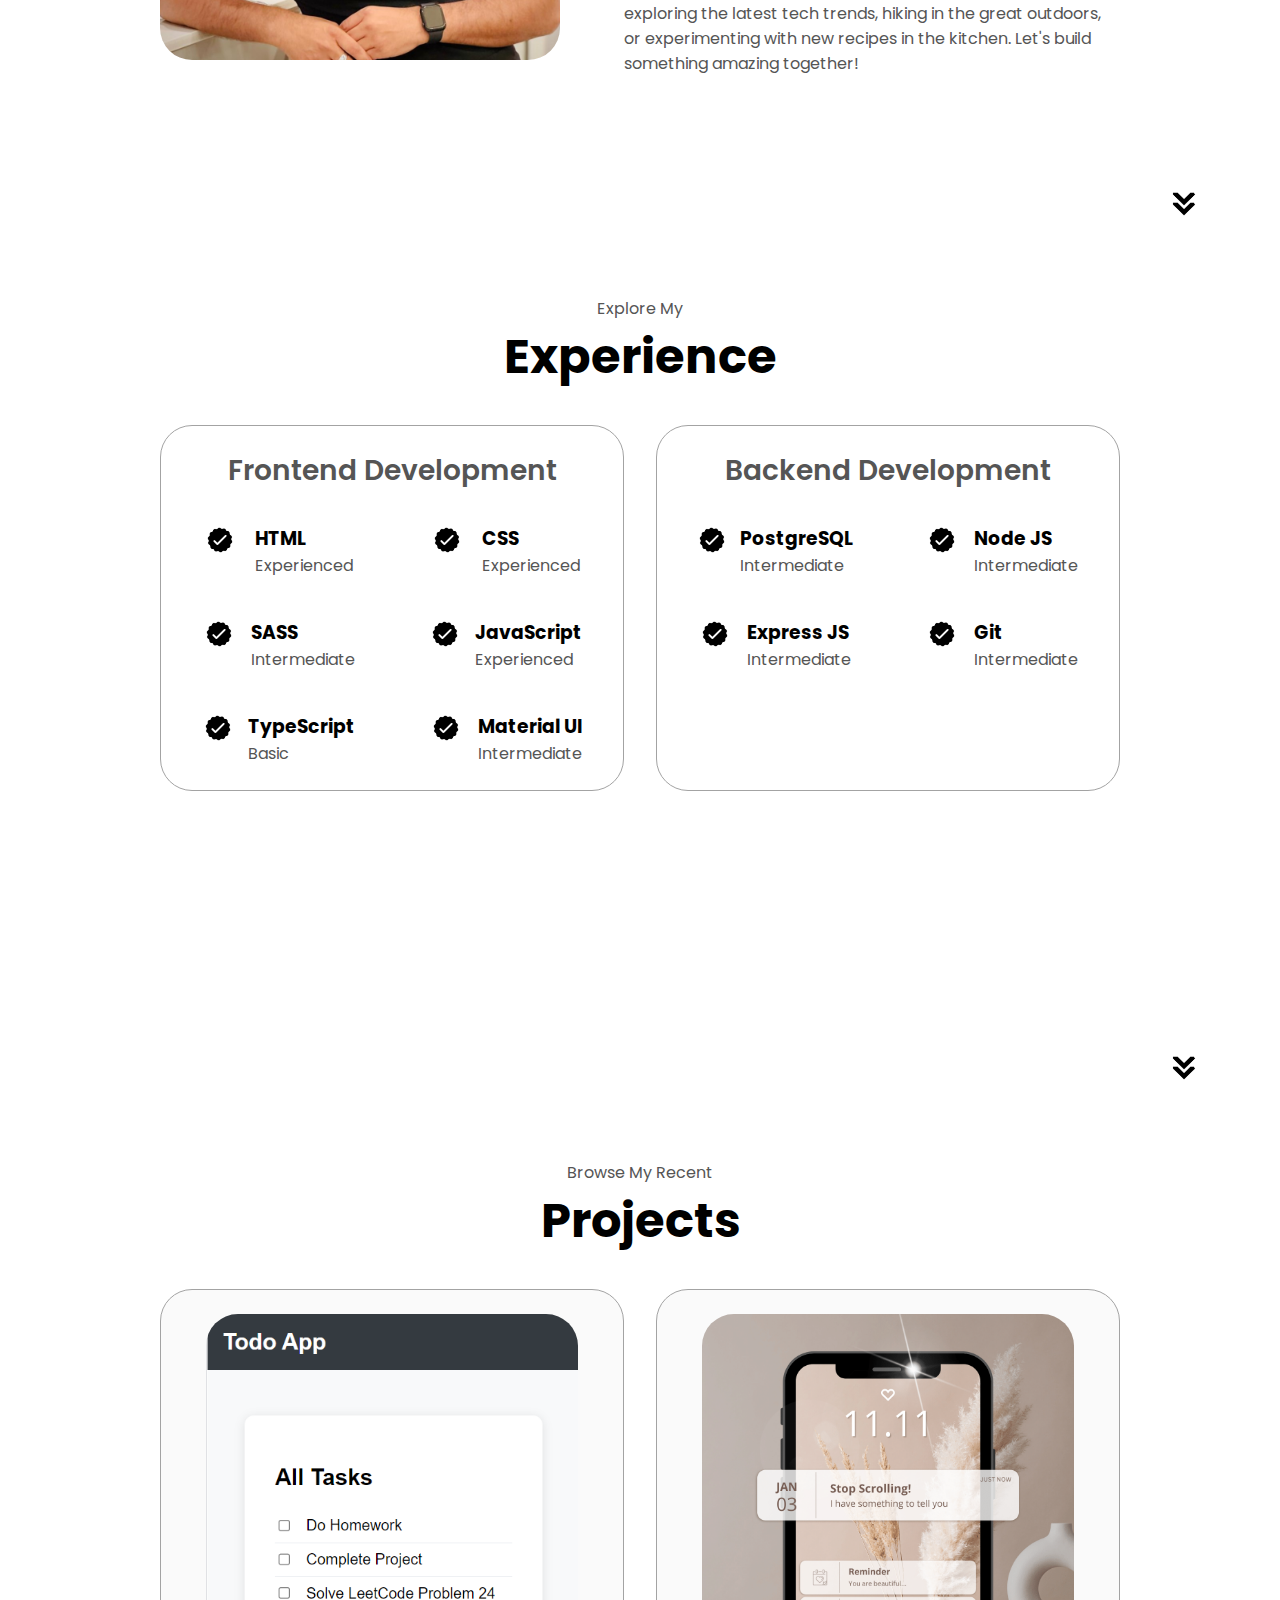
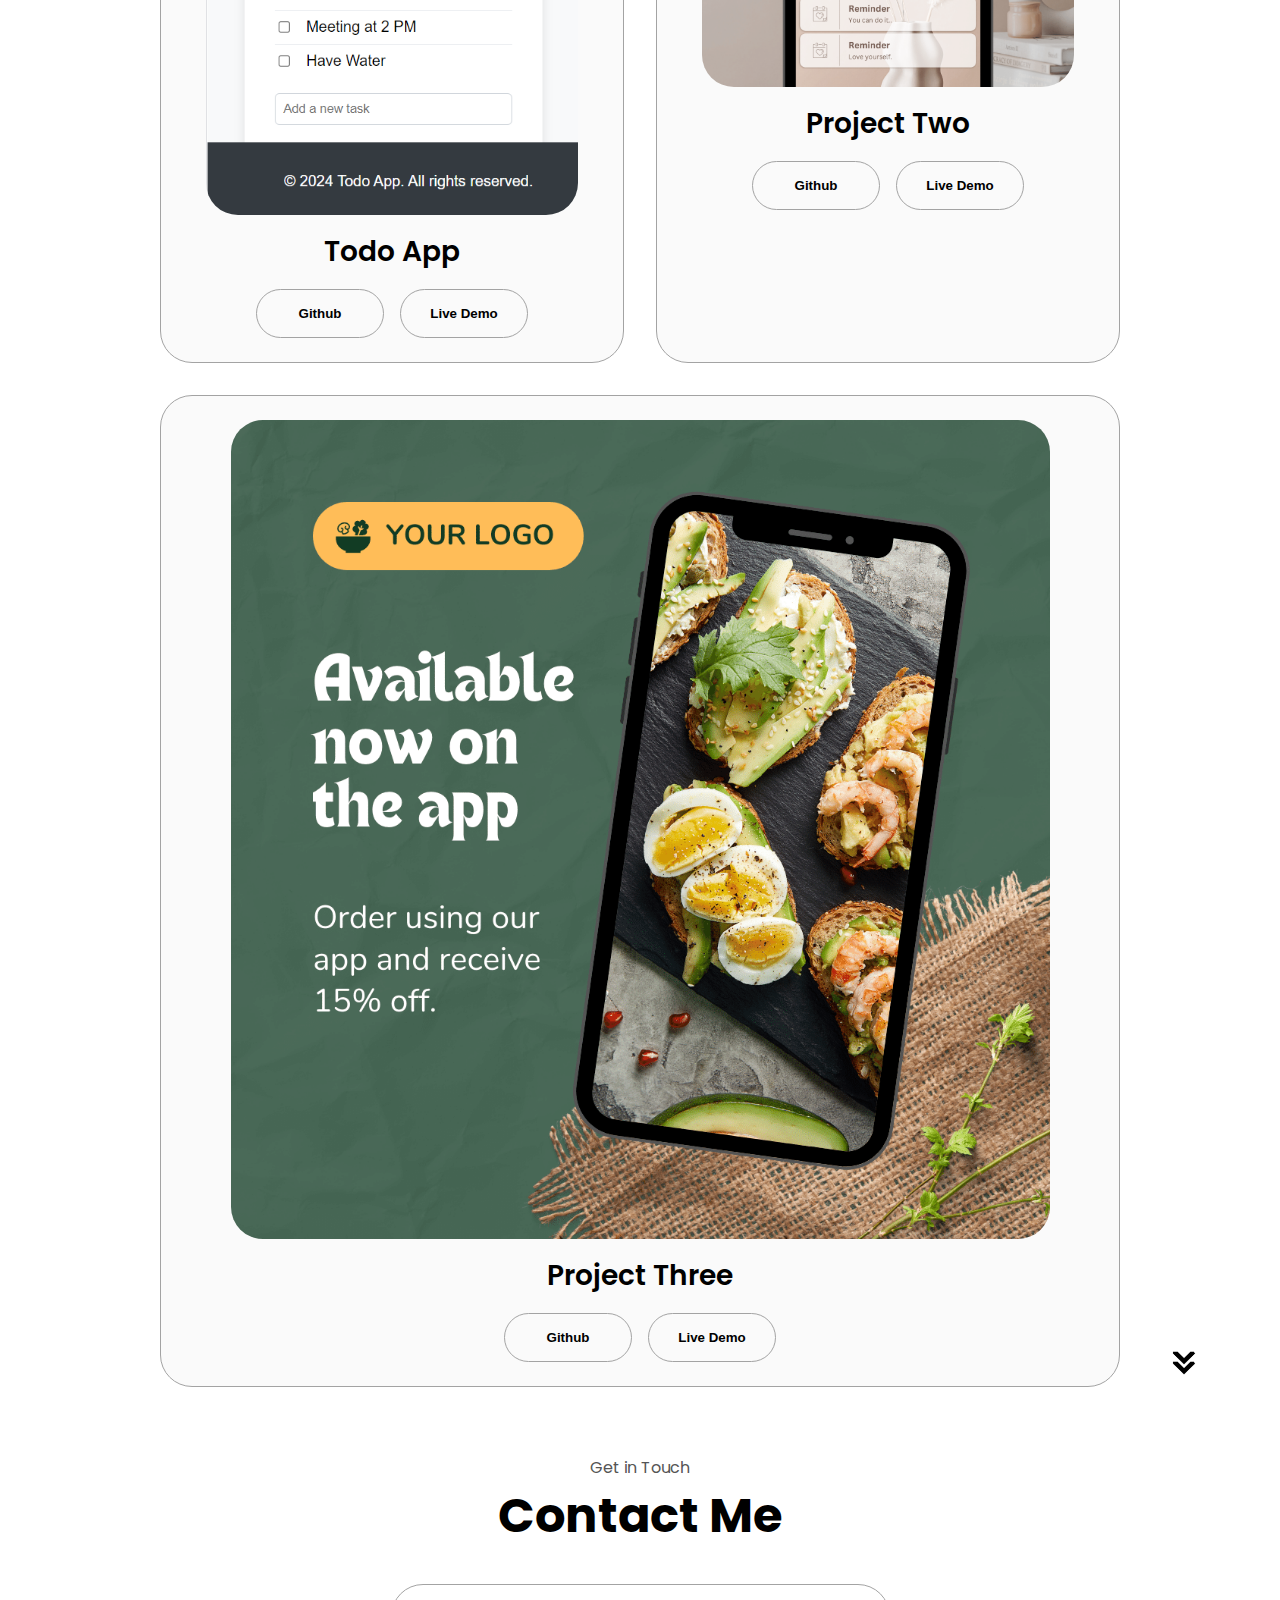
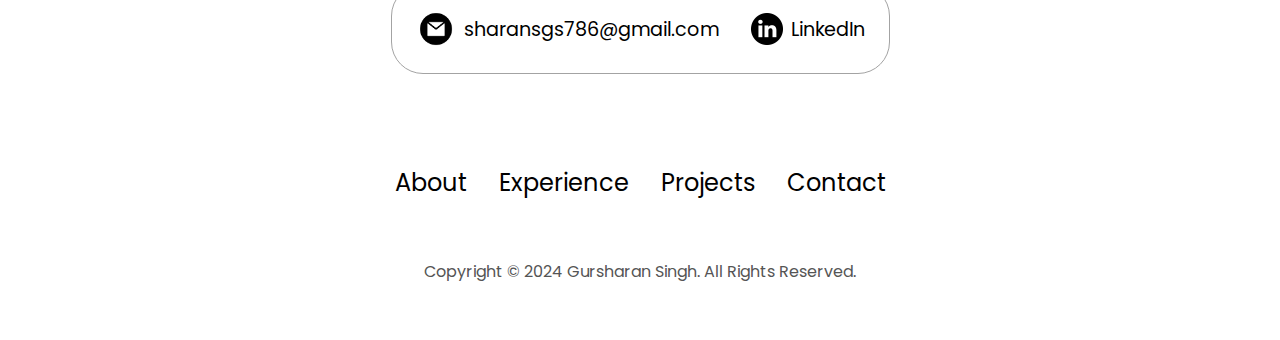
==== commit e51952bb: "index.html" ====
--- a/index.html
+++ b/index.html
@@ -271,20 +271,21 @@
                 class="project-img"
               />
             </div>
-            <h2 class="experience-sub-title project-title">Project One</h2>
+            <h2 class="experience-sub-title project-title">Todo App</h2>
             <div class="btn-container">
               <button
                 class="btn btn-color-2 project-btn"
-                onclick="location.href='https://github.com/'"
+                onclick="location.href='https://github.com/sharansgs786/MyPersonalSite/tree/main/Todo'"
               >
                 Github
               </button>
-              <button
-                class="btn btn-color-2 project-btn"
-                onclick="location.href='https://github.com/'"
+            <a href="./Todo/index.html">
+              <button
+                class="btn btn-color-2 project-btn"
               >
                 Live Demo
               </button>
+            </a>
             </div>
           </div>
           <div class="details-container color-container">
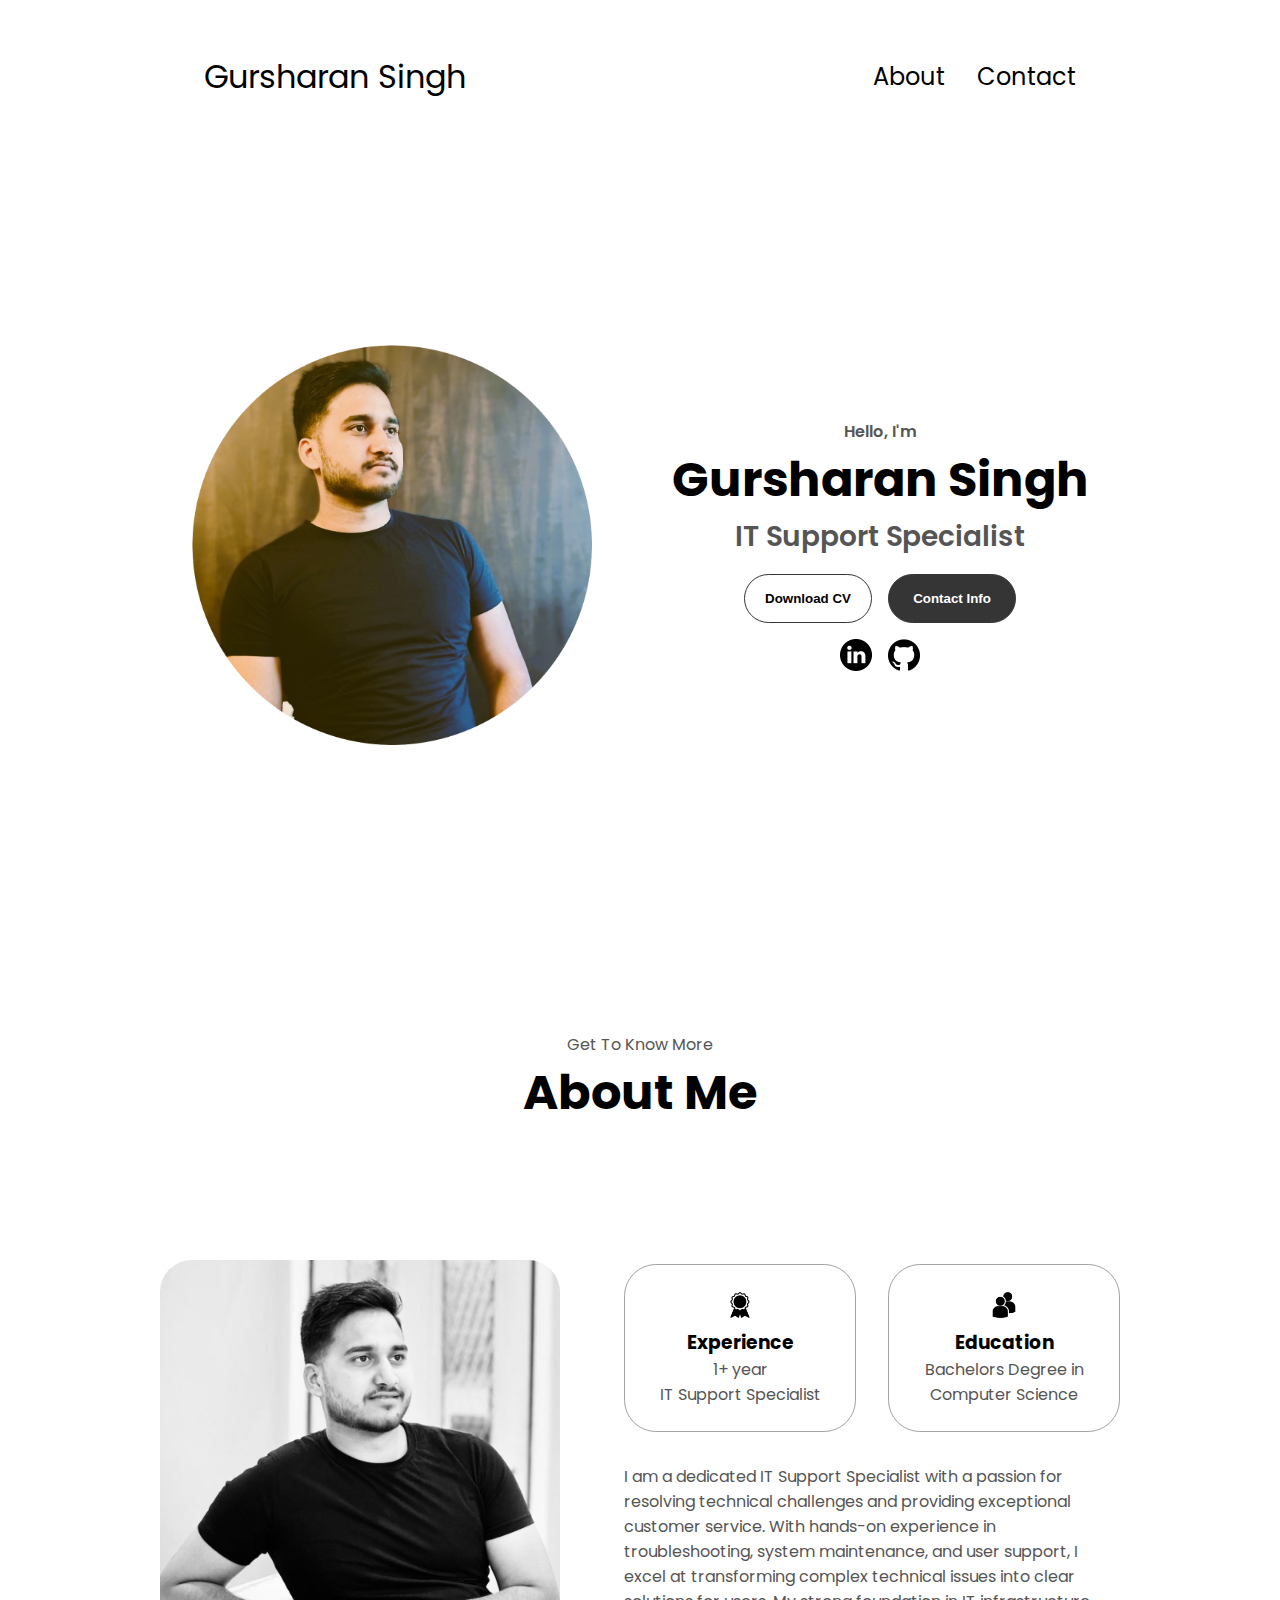
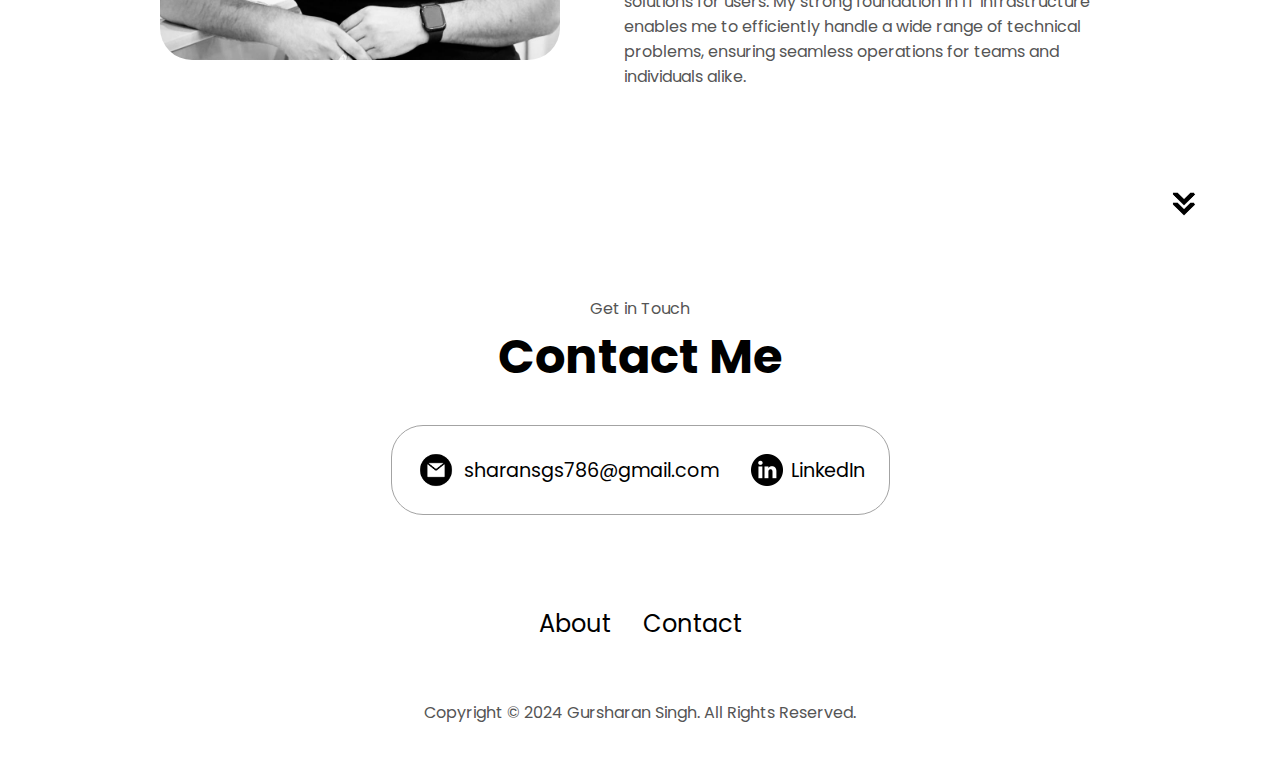
==== commit e3fb42b8: "Add files via upload" ====
--- a/index.html
+++ b/index.html
@@ -21,8 +21,6 @@
       <div>
         <ul class="nav-links">
           <li><a href="#about">About</a></li>
-          <li><a href="#experience">Experience</a></li>
-          <li><a href="#projects">Projects</a></li>
           <li><a href="#contact">Contact</a></li>
         </ul>
       </div>
@@ -37,8 +35,6 @@
         </div>
         <div class="menu-links">
           <li><a href="#about" onclick="toggleMenu()">About</a></li>
-          <li><a href="#experience" onclick="toggleMenu()">Experience</a></li>
-          <li><a href="#projects" onclick="toggleMenu()">Projects</a></li>
           <li><a href="#contact" onclick="toggleMenu()">Contact</a></li>
         </div>
       </div>
@@ -50,7 +46,7 @@
       <div class="section__text">
         <p class="section__text__p1">Hello, I'm</p>
         <h1 class="title">Gursharan Singh</h1>
-        <p class="section__text__p2">Full Stack Web Developer</p>
+        <p class="section__text__p2">IT Support Specialist</p>
         <div class="btn-container">
           <button
             class="btn btn-color-2"
@@ -98,7 +94,7 @@
                 class="icon"
               />
               <h3>Experience</h3>
-              <p>2+ years <br />Web Development</p>
+              <p>1+ year <br />IT Support Specialist</p>
             </div>
             <div class="details-container">
               <img
@@ -112,229 +108,8 @@
           </div>
           <div class="text-container">
             <p>
-              Hello! I'm a passionate full stack developer with a knack for crafting seamless, user-centric web applications. With a strong foundation in both front-end and back-end technologies, I enjoy transforming complex problems into elegant solutions. When I'm not coding, you can find me exploring the latest tech trends, hiking in the great outdoors, or experimenting with new recipes in the kitchen. Let's build something amazing together!
+              I am a dedicated IT Support Specialist with a passion for resolving technical challenges and providing exceptional customer service. With hands-on experience in troubleshooting, system maintenance, and user support, I excel at transforming complex technical issues into clear solutions for users. My strong foundation in IT infrastructure enables me to efficiently handle a wide range of technical problems, ensuring seamless operations for teams and individuals alike.
             </p>
-          </div>
-        </div>
-      </div>
-      <img
-        src="./assets/arrow.png"
-        alt="Arrow icon"
-        class="icon arrow"
-        onclick="location.href='#experience'"
-      />
-    </section>
-    <section id="experience">
-      <p class="section__text__p1">Explore My</p>
-      <h1 class="title">Experience</h1>
-      <div class="experience-details-container">
-        <div class="about-containers">
-          <div class="details-container">
-            <h2 class="experience-sub-title">Frontend Development</h2>
-            <div class="article-container">
-              <article>
-                <img
-                  src="./assets/checkmark.png"
-                  alt="Experience icon"
-                  class="icon"
-                />
-                <div>
-                  <h3>HTML</h3>
-                  <p>Experienced</p>
-                </div>
-              </article>
-              <article>
-                <img
-                  src="./assets/checkmark.png"
-                  alt="Experience icon"
-                  class="icon"
-                />
-                <div>
-                  <h3>CSS</h3>
-                  <p>Experienced</p>
-                </div>
-              </article>
-              <article>
-                <img
-                  src="./assets/checkmark.png"
-                  alt="Experience icon"
-                  class="icon"
-                />
-                <div>
-                  <h3>SASS</h3>
-                  <p>Intermediate</p>
-                </div>
-              </article>
-              <article>
-                <img
-                  src="./assets/checkmark.png"
-                  alt="Experience icon"
-                  class="icon"
-                />
-                <div>
-                  <h3>JavaScript</h3>
-                  <p>Experienced</p>
-                </div>
-              </article>
-              <article>
-                <img
-                  src="./assets/checkmark.png"
-                  alt="Experience icon"
-                  class="icon"
-                />
-                <div>
-                  <h3>TypeScript</h3>
-                  <p>Basic</p>
-                </div>
-              </article>
-              <article>
-                <img
-                  src="./assets/checkmark.png"
-                  alt="Experience icon"
-                  class="icon"
-                />
-                <div>
-                  <h3>Material UI</h3>
-                  <p>Intermediate</p>
-                </div>
-              </article>
-            </div>
-          </div>
-          <div class="details-container">
-            <h2 class="experience-sub-title">Backend Development</h2>
-            <div class="article-container">
-              <article>
-                <img
-                  src="./assets/checkmark.png"
-                  alt="Experience icon"
-                  class="icon"
-                />
-                <div>
-                  <h3>PostgreSQL</h3>
-                  <p>Intermediate</p>
-                </div>
-              </article>
-              <article>
-                <img
-                  src="./assets/checkmark.png"
-                  alt="Experience icon"
-                  class="icon"
-                />
-                <div>
-                  <h3>Node JS</h3>
-                  <p>Intermediate</p>
-                </div>
-              </article>
-              <article>
-                <img
-                  src="./assets/checkmark.png"
-                  alt="Experience icon"
-                  class="icon"
-                />
-                <div>
-                  <h3>Express JS</h3>
-                  <p>Intermediate</p>
-                </div>
-              </article>
-              <article>
-                <img
-                  src="./assets/checkmark.png"
-                  alt="Experience icon"
-                  class="icon"
-                />
-                <div>
-                  <h3>Git</h3>
-                  <p>Intermediate</p>
-                </div>
-              </article>
-            </div>
-          </div>
-        </div>
-      </div>
-      <img
-        src="./assets/arrow.png"
-        alt="Arrow icon"
-        class="icon arrow"
-        onclick="location.href='#projects'"
-      />
-    </section>
-    <section id="projects">
-      <p class="section__text__p1">Browse My Recent</p>
-      <h1 class="title">Projects</h1>
-      <div class="experience-details-container">
-        <div class="about-containers">
-          <div class="details-container color-container">
-            <div class="article-container">
-              <img
-                src="./assets/project-1.png"
-                alt="Project 1"
-                class="project-img"
-              />
-            </div>
-            <h2 class="experience-sub-title project-title">Todo App</h2>
-            <div class="btn-container">
-              <button
-                class="btn btn-color-2 project-btn"
-                onclick="location.href='https://github.com/sharansgs786/MyPersonalSite/tree/main/Todo'"
-              >
-                Github
-              </button>
-            <a href="./Todo/index.html">
-              <button
-                class="btn btn-color-2 project-btn"
-              >
-                Live Demo
-              </button>
-            </a>
-            </div>
-          </div>
-          <div class="details-container color-container">
-            <div class="article-container">
-              <img
-                src="./assets/project-2.png"
-                alt="Project 2"
-                class="project-img"
-              />
-            </div>
-            <h2 class="experience-sub-title project-title">Project Two</h2>
-            <div class="btn-container">
-              <button
-                class="btn btn-color-2 project-btn"
-                onclick="location.href='https://github.com/'"
-              >
-                Github
-              </button>
-              <button
-                class="btn btn-color-2 project-btn"
-                onclick="location.href='https://github.com/'"
-              >
-                Live Demo
-              </button>
-            </div>
-          </div>
-          <div class="details-container color-container">
-            <div class="article-container">
-              <img
-                src="./assets/project-3.png"
-                alt="Project 3"
-                class="project-img"
-              />
-            </div>
-            <h2 class="experience-sub-title project-title">Project Three</h2>
-            <div class="btn-container">
-              <button
-                class="btn btn-color-2 project-btn"
-                onclick="location.href='https://github.com/'"
-              >
-                Github
-              </button>
-              <button
-                class="btn btn-color-2 project-btn"
-                onclick="location.href='https://github.com/'"
-              >
-                Live Demo
-              </button>
-            </div>
           </div>
         </div>
       </div>
@@ -355,7 +130,7 @@
             alt="Email icon"
             class="icon contact-icon email-icon"
           />
-          <p><a href="mailto:sharansgs786@gmail.com">sharansgs786@gmail.com</a></p>
+          <p><a href="mailto:examplemail@gmail.com">sharansgs786@gmail.com</a></p>
         </div>
         <div class="contact-info-container">
           <img
@@ -372,8 +147,6 @@
         <div class="nav-links-container">
           <ul class="nav-links">
             <li><a href="#about">About</a></li>
-            <li><a href="#experience">Experience</a></li>
-            <li><a href="#projects">Projects</a></li>
             <li><a href="#contact">Contact</a></li>
           </ul>
         </div>
